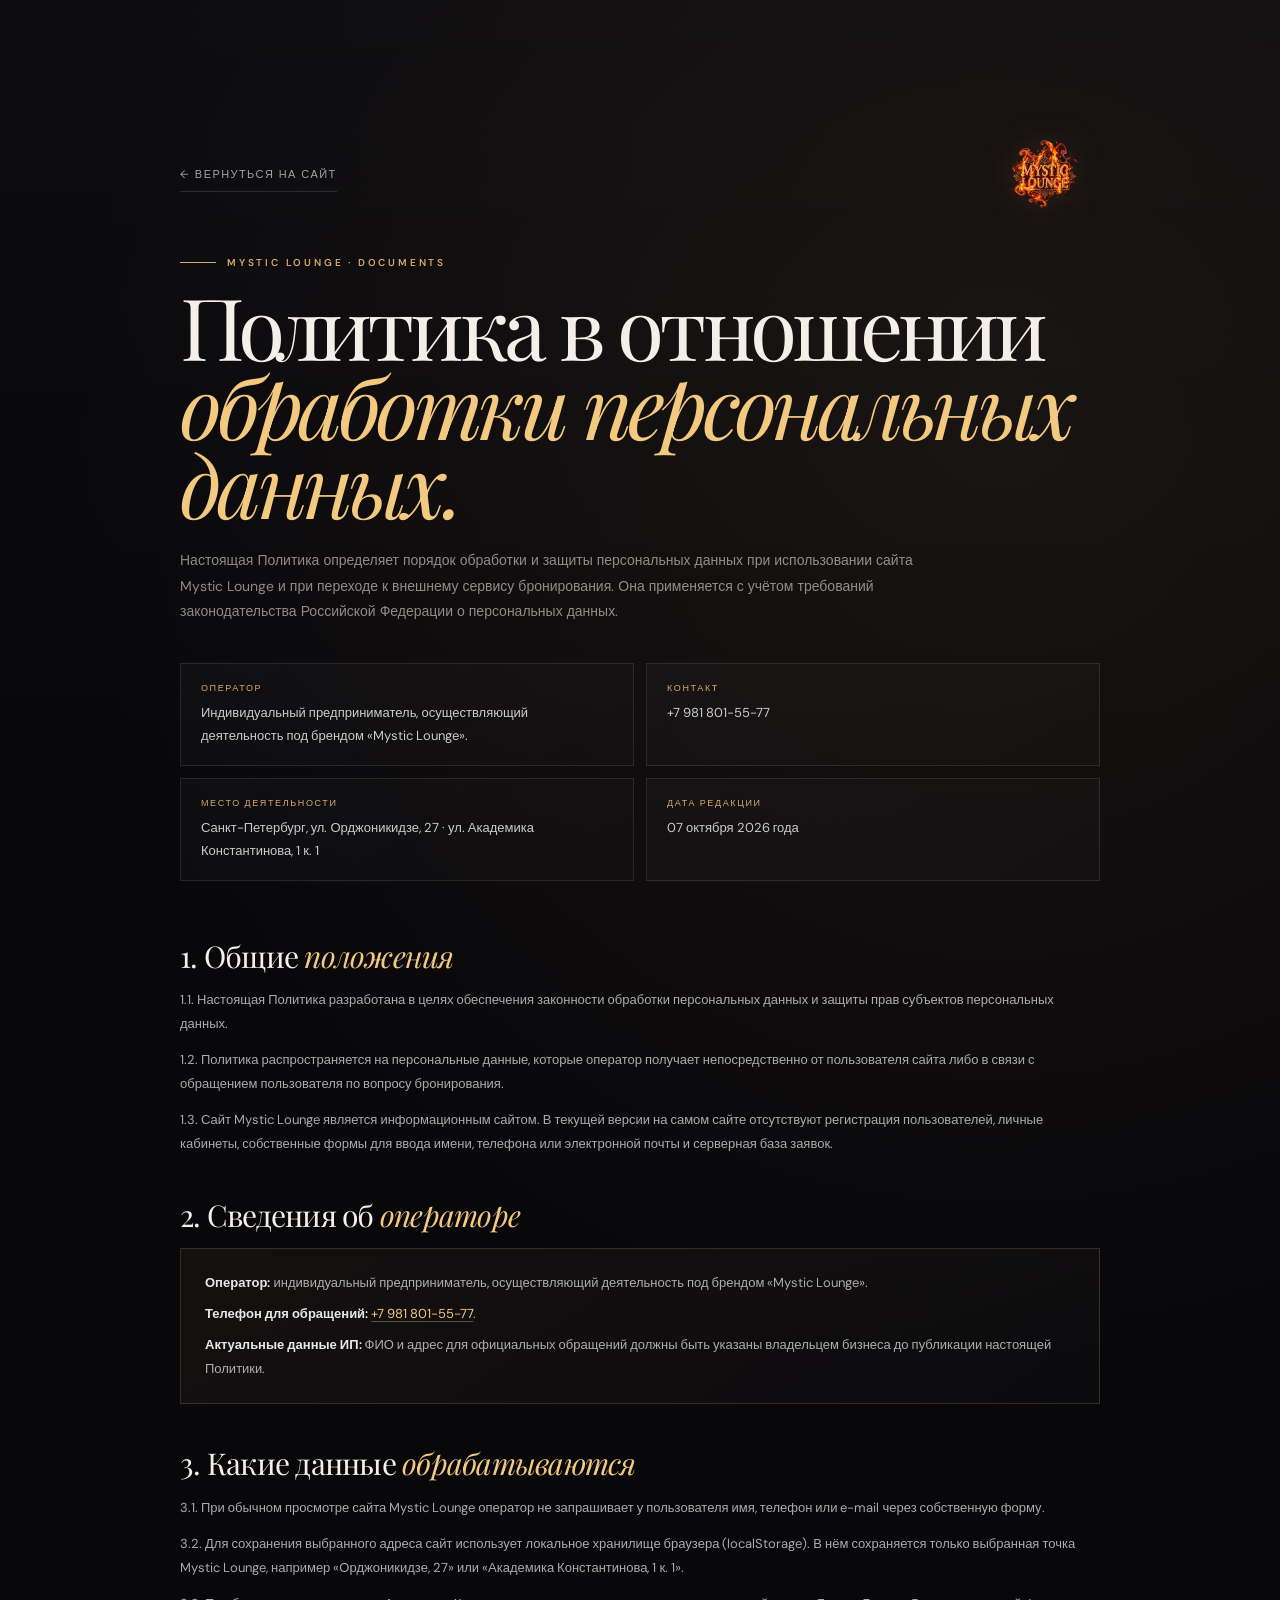
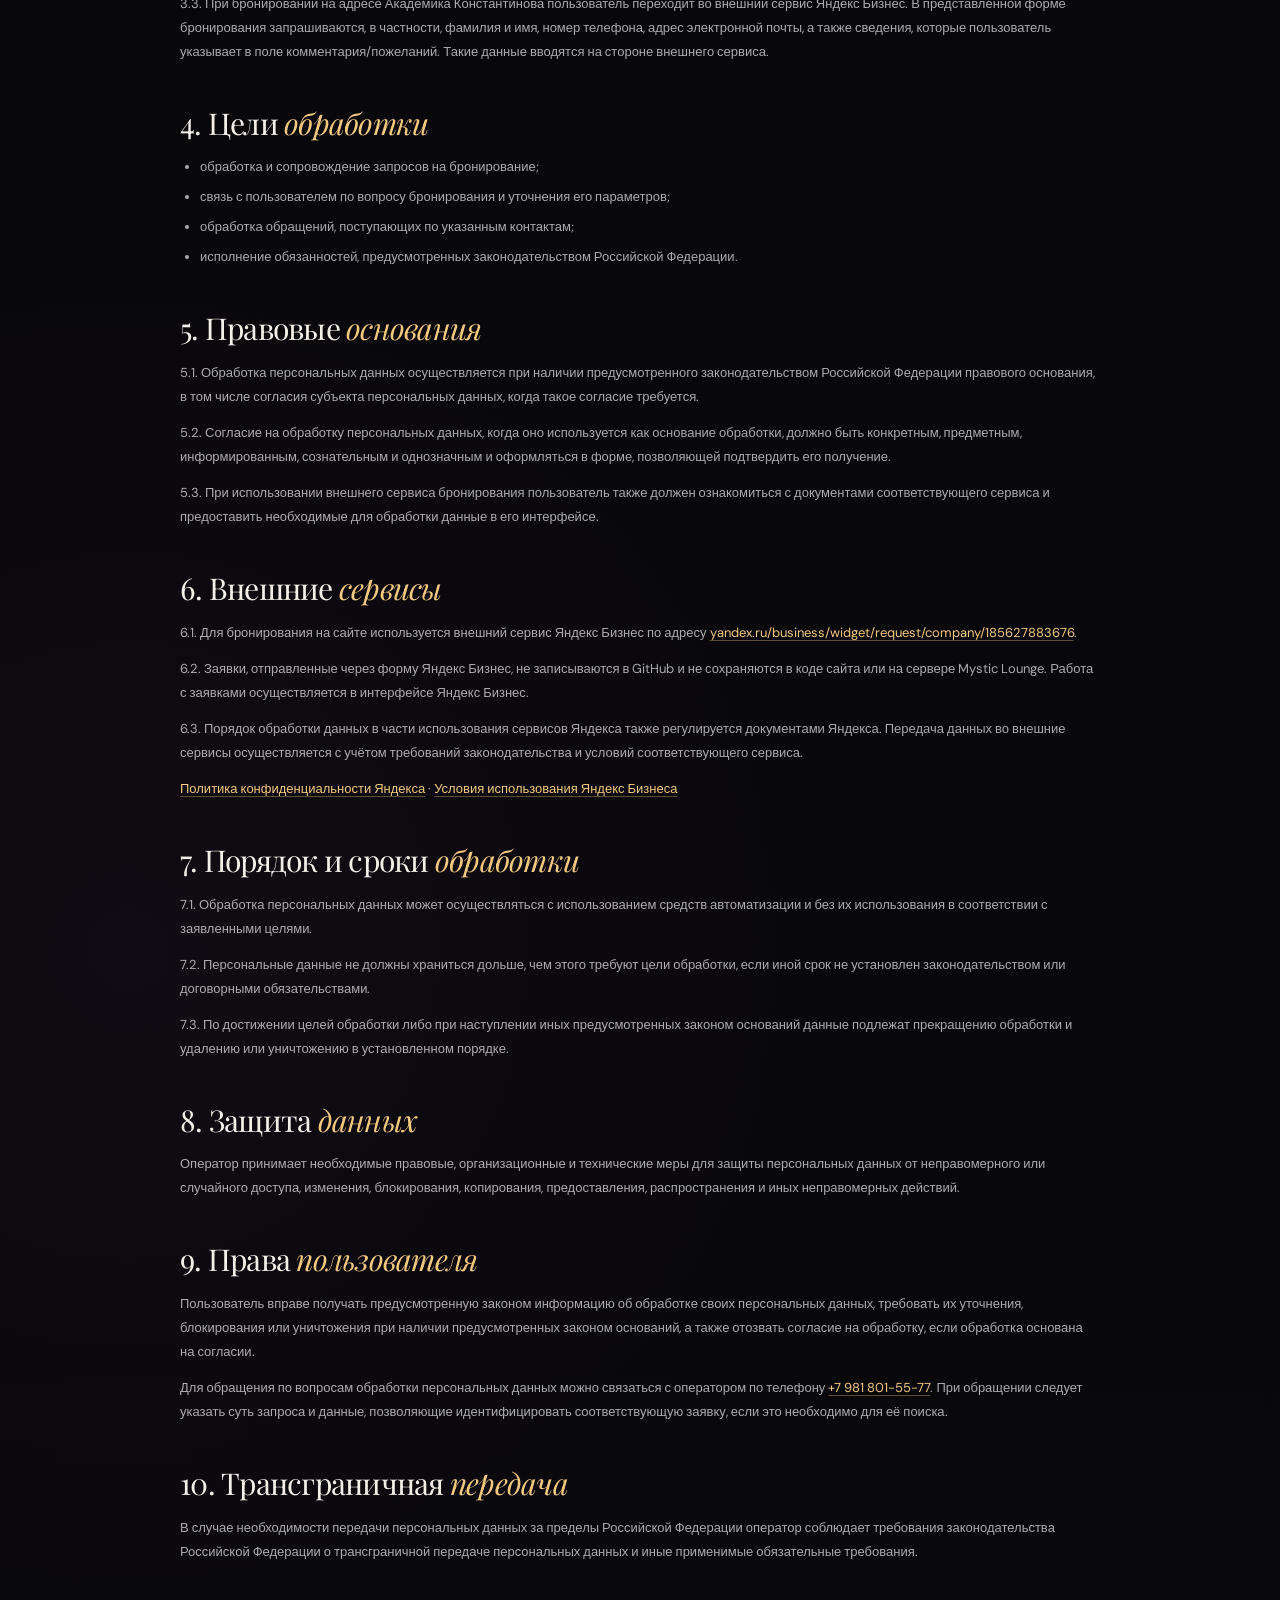
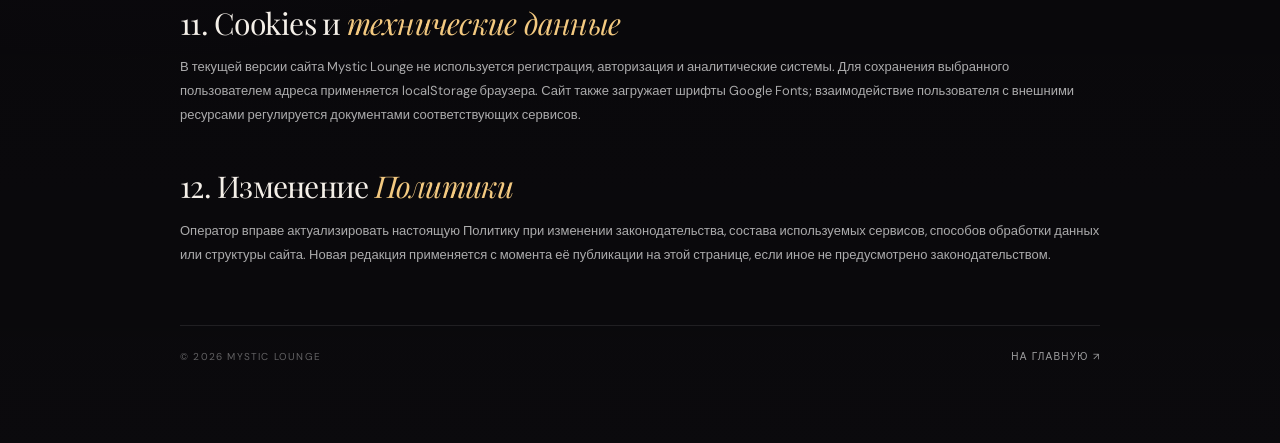
==== privacy.html @ 593c3268 "feat: обновил 2GIS" ====
<!DOCTYPE html>
<html lang="ru">
<head>
  <meta charset="UTF-8">
  <meta name="viewport" content="width=device-width, initial-scale=1.0">
  <meta name="theme-color" content="#08070a">
  <meta name="description" content="Политика в отношении обработки персональных данных Mystic Lounge.">
  <meta name="robots" content="index,follow">
  <title>Политика обработки персональных данных — Mystic Lounge</title>
  <link rel="preconnect" href="https://fonts.googleapis.com">
  <link rel="preconnect" href="https://fonts.gstatic.com" crossorigin>
  <link href="https://fonts.googleapis.com/css2?family=DM+Sans:wght@400;500;600&family=Playfair+Display:ital,wght@0,400;0,500;1,400;1,500&display=swap" rel="stylesheet">
  <link rel="stylesheet" href="style.css">
</head>
<body class="legal-page-body">
  <main class="legal-page">
    <div class="legal-shell">
      <div class="legal-top">
        <a class="legal-back" href="index.html">← Вернуться на сайт</a>
        <a class="legal-brand" href="index.html" aria-label="Mystic Lounge">
          <img src="images/logo-mystic.png" alt="Mystic Lounge">
        </a>
      </div>

      <div class="legal-kicker"><span></span> MYSTIC LOUNGE · DOCUMENTS</div>
      <h1>Политика в отношении<br><em>обработки персональных данных.</em></h1>
      <p class="legal-lead">
        Настоящая Политика определяет порядок обработки и защиты персональных данных при использовании сайта Mystic Lounge и при переходе к внешнему сервису бронирования. Она применяется с учётом требований законодательства Российской Федерации о персональных данных.
      </p>

      <div class="legal-meta">
        <div class="legal-meta-card">
          <small>Оператор</small>
          <span>Индивидуальный предприниматель, осуществляющий деятельность под брендом «Mystic Lounge».</span>
        </div>
        <div class="legal-meta-card">
          <small>Контакт</small>
          <a href="tel:+79818015577">+7 981 801-55-77</a>
        </div>
        <div class="legal-meta-card">
          <small>Место деятельности</small>
          <span>Санкт-Петербург, ул. Орджоникидзе, 27 · ул. Академика Константинова, 1 к. 1</span>
        </div>
        <div class="legal-meta-card">
          <small>Дата редакции</small>
          <span>07 октября 2026 года</span>
        </div>
      </div>

      <div class="legal-document">
        <section class="legal-section">
          <h2>1. Общие <em>положения</em></h2>
          <p>1.1. Настоящая Политика разработана в целях обеспечения законности обработки персональных данных и защиты прав субъектов персональных данных.</p>
          <p>1.2. Политика распространяется на персональные данные, которые оператор получает непосредственно от пользователя сайта либо в связи с обращением пользователя по вопросу бронирования.</p>
          <p>1.3. Сайт Mystic Lounge является информационным сайтом. В текущей версии на самом сайте отсутствуют регистрация пользователей, личные кабинеты, собственные формы для ввода имени, телефона или электронной почты и серверная база заявок.</p>
        </section>

        <section class="legal-section">
          <h2>2. Сведения об <em>операторе</em></h2>
          <div class="legal-operator">
            <p><strong>Оператор:</strong> индивидуальный предприниматель, осуществляющий деятельность под брендом «Mystic Lounge».</p>
            <p><strong>Телефон для обращений:</strong> <a href="tel:+79818015577">+7 981 801-55-77</a>.</p>
            <p><strong>Актуальные данные ИП:</strong> ФИО и адрес для официальных обращений должны быть указаны владельцем бизнеса до публикации настоящей Политики.</p>
          </div>
        </section>

        <section class="legal-section">
          <h2>3. Какие данные <em>обрабатываются</em></h2>
          <p>3.1. При обычном просмотре сайта Mystic Lounge оператор не запрашивает у пользователя имя, телефон или e-mail через собственную форму.</p>
          <p>3.2. Для сохранения выбранного адреса сайт использует локальное хранилище браузера (localStorage). В нём сохраняется только выбранная точка Mystic Lounge, например «Орджоникидзе, 27» или «Академика Константинова, 1 к. 1».</p>
          <p>3.3. При бронировании на адресе Академика Константинова пользователь переходит во внешний сервис Яндекс Бизнес. В представленной форме бронирования запрашиваются, в частности, фамилия и имя, номер телефона, адрес электронной почты, а также сведения, которые пользователь указывает в поле комментария/пожеланий. Такие данные вводятся на стороне внешнего сервиса.</p>
        </section>

        <section class="legal-section">
          <h2>4. Цели <em>обработки</em></h2>
          <ul>
            <li>обработка и сопровождение запросов на бронирование;</li>
            <li>связь с пользователем по вопросу бронирования и уточнения его параметров;</li>
            <li>обработка обращений, поступающих по указанным контактам;</li>
            <li>исполнение обязанностей, предусмотренных законодательством Российской Федерации.</li>
          </ul>
        </section>

        <section class="legal-section">
          <h2>5. Правовые <em>основания</em></h2>
          <p>5.1. Обработка персональных данных осуществляется при наличии предусмотренного законодательством Российской Федерации правового основания, в том числе согласия субъекта персональных данных, когда такое согласие требуется.</p>
          <p>5.2. Согласие на обработку персональных данных, когда оно используется как основание обработки, должно быть конкретным, предметным, информированным, сознательным и однозначным и оформляться в форме, позволяющей подтвердить его получение.</p>
          <p>5.3. При использовании внешнего сервиса бронирования пользователь также должен ознакомиться с документами соответствующего сервиса и предоставить необходимые для обработки данные в его интерфейсе.</p>
        </section>

        <section class="legal-section">
          <h2>6. Внешние <em>сервисы</em></h2>
          <p>6.1. Для бронирования на сайте используется внешний сервис Яндекс Бизнес по адресу <a href="https://yandex.ru/business/widget/request/company/185627883676" target="_blank" rel="noopener noreferrer">yandex.ru/business/widget/request/company/185627883676</a>.</p>
          <p>6.2. Заявки, отправленные через форму Яндекс Бизнес, не записываются в GitHub и не сохраняются в коде сайта или на сервере Mystic Lounge. Работа с заявками осуществляется в интерфейсе Яндекс Бизнес.</p>
          <p>6.3. Порядок обработки данных в части использования сервисов Яндекса также регулируется документами Яндекса. Передача данных во внешние сервисы осуществляется с учётом требований законодательства и условий соответствующего сервиса.</p>
          <p><a href="https://yandex.ru/legal/confidential/" target="_blank" rel="noopener noreferrer">Политика конфиденциальности Яндекса</a> · <a href="https://yandex.ru/legal/clients_termsofuse/ru" target="_blank" rel="noopener noreferrer">Условия использования Яндекс Бизнеса</a></p>
        </section>

        <section class="legal-section">
          <h2>7. Порядок и сроки <em>обработки</em></h2>
          <p>7.1. Обработка персональных данных может осуществляться с использованием средств автоматизации и без их использования в соответствии с заявленными целями.</p>
          <p>7.2. Персональные данные не должны храниться дольше, чем этого требуют цели обработки, если иной срок не установлен законодательством или договорными обязательствами.</p>
          <p>7.3. По достижении целей обработки либо при наступлении иных предусмотренных законом оснований данные подлежат прекращению обработки и удалению или уничтожению в установленном порядке.</p>
        </section>

        <section class="legal-section">
          <h2>8. Защита <em>данных</em></h2>
          <p>Оператор принимает необходимые правовые, организационные и технические меры для защиты персональных данных от неправомерного или случайного доступа, изменения, блокирования, копирования, предоставления, распространения и иных неправомерных действий.</p>
        </section>

        <section class="legal-section">
          <h2>9. Права <em>пользователя</em></h2>
          <p>Пользователь вправе получать предусмотренную законом информацию об обработке своих персональных данных, требовать их уточнения, блокирования или уничтожения при наличии предусмотренных законом оснований, а также отозвать согласие на обработку, если обработка основана на согласии.</p>
          <p>Для обращения по вопросам обработки персональных данных можно связаться с оператором по телефону <a href="tel:+79818015577">+7 981 801-55-77</a>. При обращении следует указать суть запроса и данные, позволяющие идентифицировать соответствующую заявку, если это необходимо для её поиска.</p>
        </section>

        <section class="legal-section">
          <h2>10. Трансграничная <em>передача</em></h2>
          <p>В случае необходимости передачи персональных данных за пределы Российской Федерации оператор соблюдает требования законодательства Российской Федерации о трансграничной передаче персональных данных и иные применимые обязательные требования.</p>
        </section>

        <section class="legal-section">
          <h2>11. Cookies и <em>технические данные</em></h2>
          <p>В текущей версии сайта Mystic Lounge не используется регистрация, авторизация и аналитические системы. Для сохранения выбранного пользователем адреса применяется localStorage браузера. Сайт также загружает шрифты Google Fonts; взаимодействие пользователя с внешними ресурсами регулируется документами соответствующих сервисов.</p>
        </section>

        <section class="legal-section">
          <h2>12. Изменение <em>Политики</em></h2>
          <p>Оператор вправе актуализировать настоящую Политику при изменении законодательства, состава используемых сервисов, способов обработки данных или структуры сайта. Новая редакция применяется с момента её публикации на этой странице, если иное не предусмотрено законодательством.</p>
        </section>
      </div>

      <div class="legal-footer">
        <span>© 2026 Mystic Lounge</span>
        <a href="index.html">На главную ↗</a>
      </div>
    </div>
  </main>
</body>
</html>
---- style.css ----
*{box-sizing:border-box;margin:0;padding:0}
:root{--bg:#08070a;--bg2:#0e0b0d;--panel:#121015;--text:#f4efe8;--muted:rgba(244,239,232,.56);--gold:#d7aa6a;--gold2:#f3c980;--line:rgba(255,255,255,.1)}
html{scroll-behavior:smooth;background:var(--bg)}
body{background:var(--bg);color:var(--text);font-family:"DM Sans",sans-serif;overflow-x:hidden}
body.modal-open{overflow:hidden}
a{color:inherit;text-decoration:none}button{font:inherit}
.noise{position:fixed;inset:0;pointer-events:none;z-index:200;opacity:.03;background-image:url("data:image/svg+xml,%3Csvg viewBox='0 0 180 180' xmlns='http://www.w3.org/2000/svg'%3E%3Cfilter id='n'%3E%3CfeTurbulence type='fractalNoise' baseFrequency='.8' numOctaves='4' stitchTiles='stitch'/%3E%3C/filter%3E%3Crect width='100%25' height='100%25' filter='url(%23n)' opacity='.55'/%3E%3C/svg%3E")}
.cursor-glow{position:fixed;left:50%;top:50%;width:300px;height:300px;border-radius:50%;transform:translate(-50%,-50%);background:radial-gradient(circle,rgba(215,170,106,.08),transparent 68%);pointer-events:none;z-index:4;mix-blend-mode:screen}
.site-header{position:absolute;left:0;top:0;width:100%;height:110px;padding:15px 4vw;display:flex;align-items:center;z-index:50}
.brand{width:120px;height:88px;display:flex;align-items:center;flex:none}.brand img{width:100%;height:100%;object-fit:contain;filter:drop-shadow(0 0 18px rgba(255,120,25,.12))}
.desktop-nav{display:flex;gap:36px;margin-left:auto}.desktop-nav a{font-size:13px;color:rgba(255,255,255,.68);position:relative;padding:9px 0}.desktop-nav a:after{content:"";position:absolute;left:0;bottom:2px;width:0;height:1px;background:var(--gold);transition:.3s}.desktop-nav a:hover{color:#fff}.desktop-nav a:hover:after{width:100%}
.selected-location{display:flex;align-items:center;gap:8px;margin-left:34px;margin-right:18px;padding:12px 16px;border:1px solid rgba(215,170,106,.32);border-radius:999px;background:rgba(215,170,106,.05);color:rgba(255,255,255,.78);font-size:11px;cursor:pointer;transition:.3s}.selected-location:hover{background:rgba(215,170,106,.11);border-color:rgba(215,170,106,.6);color:#fff}.location-dot,.selected-dot{width:6px;height:6px;border-radius:50%;background:var(--gold);box-shadow:0 0 10px rgba(215,170,106,.55);flex:none}.selected-location-arrow{color:var(--gold);font-size:12px}
.header-book{border:1px solid rgba(215,170,106,.62);border-radius:999px;padding:13px 19px;font-size:12px;color:#edc686;transition:.3s;white-space:nowrap}.header-book:hover{background:var(--gold);color:#17110a}.header-book span,.btn span{margin-left:12px}.menu-toggle{display:none}
.mobile-nav{display:none}

/* location modal */
.location-gate{position:fixed;inset:0;z-index:120;display:flex;align-items:center;justify-content:center;padding:20px;opacity:1;visibility:visible;transition:opacity .35s,visibility .35s}.location-gate.is-hidden{opacity:0;visibility:hidden;pointer-events:none}.location-gate-backdrop{position:absolute;inset:0;background:rgba(3,2,4,.84);backdrop-filter:blur(18px)}
.location-gate-panel{position:relative;width:min(1060px,100%);padding:46px 52px 38px;background:linear-gradient(150deg,rgba(28,22,25,.985),rgba(9,8,11,.99));border:1px solid rgba(215,170,106,.28);box-shadow:0 45px 120px rgba(0,0,0,.62),inset 0 0 0 1px rgba(255,255,255,.025);animation:gateIn .45s cubic-bezier(.22,1,.36,1)}
@keyframes gateIn{from{opacity:0;transform:translateY(16px) scale(.985)}to{opacity:1;transform:none}}
.gate-brand{position:absolute;right:48px;top:42px;width:96px;height:84px}.gate-brand img{width:100%;height:100%;object-fit:contain;opacity:.92;filter:drop-shadow(0 0 20px rgba(255,120,20,.12))}.location-close{position:absolute;top:18px;right:18px;width:38px;height:38px;border-radius:50%;border:1px solid rgba(255,255,255,.12);background:transparent;color:rgba(255,255,255,.55);cursor:pointer;font-size:21px;z-index:2;transition:.3s}.location-close:hover{color:#fff;border-color:rgba(215,170,106,.45);transform:rotate(90deg)}
.location-gate-kicker,.section-kicker{display:flex;align-items:center;gap:11px;font-size:10px;letter-spacing:.28em;color:var(--gold);font-weight:600}.location-gate-kicker span{width:36px;height:1px;background:var(--gold)}
.location-gate-panel h2{font-family:"Playfair Display",serif;font-weight:400;font-size:clamp(50px,6.7vw,88px);line-height:.9;letter-spacing:-.055em;margin-top:18px}.location-gate-panel h2 em{color:var(--gold2);font-style:italic}.location-gate-lead{max-width:620px;color:var(--muted);font-size:13px;line-height:1.7;margin-top:22px}
.location-choices{display:grid;grid-template-columns:1fr 1fr;gap:14px;margin-top:34px}.location-choice{position:relative;min-height:245px;padding:27px 28px;text-align:left;background:linear-gradient(145deg,rgba(255,255,255,.045),rgba(255,255,255,.012));border:1px solid rgba(255,255,255,.11);color:#fff;cursor:pointer;touch-action:manipulation;transition:.45s cubic-bezier(.22,1,.36,1)}.location-choice:before{content:"";position:absolute;inset:0;background:radial-gradient(circle at 75% 20%,rgba(215,170,106,.13),transparent 38%);opacity:0;transition:.4s;pointer-events:none}.location-choice:hover,.location-choice:focus-visible{transform:translateY(-5px);border-color:rgba(215,170,106,.5);outline:none;box-shadow:0 24px 65px rgba(0,0,0,.3)}.location-choice:hover:before,.location-choice:focus-visible:before{opacity:1}.choice-index{position:absolute;right:20px;top:19px;font-family:"Playfair Display",serif;color:rgba(255,255,255,.28);font-size:14px}.choice-city{display:block;font-size:9px;letter-spacing:.28em;color:var(--gold);margin-bottom:45px}.location-choice strong{display:block;font-family:"Playfair Display",serif;font-weight:400;font-size:clamp(24px,2.5vw,34px);line-height:1.05;max-width:100%}.location-choice small{display:block;margin-top:14px;color:rgba(255,255,255,.42);font-size:10px}.choice-cta{position:absolute;right:22px;bottom:20px;font-size:10px;color:rgba(255,255,255,.62)}.choice-cta b{font-weight:400;color:var(--gold);font-size:14px;margin-left:7px}.location-gate-note{margin-top:22px;font-size:9px;color:rgba(255,255,255,.28);letter-spacing:.08em}.location-gate-note span{color:var(--gold);margin-right:5px}

/* hero */
.hero{position:relative;min-height:100svh;display:flex;align-items:center;padding:140px 8vw 78px;overflow:hidden}.hero-bg{position:absolute;inset:-4%;background:url("images/hero-mystic-clean.png") center/cover no-repeat;transform:scale(1.05);animation:heroDrift 18s ease-in-out infinite alternate;transition:transform 1.1s cubic-bezier(.22,1,.36,1)}@keyframes heroDrift{from{background-position:52% 48%;transform:scale(1.05)}to{background-position:58% 52%;transform:scale(1.09)}}.hero-vignette{position:absolute;inset:0;background:linear-gradient(90deg,rgba(4,3,5,.94),rgba(4,3,5,.7) 38%,rgba(4,3,5,.15) 78%),linear-gradient(0deg,rgba(4,3,5,.78),transparent 38%,rgba(4,3,5,.2))}.hero-smoke{position:absolute;width:32vw;height:32vw;border-radius:50%;filter:blur(75px);opacity:.1;pointer-events:none}.smoke-one{right:9%;top:2%;background:#f0ded5;animation:smoke 10s ease-in-out infinite alternate}.smoke-two{right:32%;top:35%;background:#bd7d53;animation:smoke 13s ease-in-out infinite alternate-reverse}@keyframes smoke{to{transform:translate(35px,-25px) scale(1.18);opacity:.05}}
.hero-content{position:relative;z-index:2;max-width:810px}.eyebrow{display:flex;align-items:center;gap:14px;margin-bottom:30px;color:var(--gold);font-size:10px;letter-spacing:.28em;font-weight:600}.eyebrow span{width:44px;height:1px;background:var(--gold)}.hero h1{font-family:"Playfair Display",serif;font-weight:400;font-size:clamp(56px,7vw,105px);line-height:.92;letter-spacing:-.055em}.hero h1 em{color:var(--gold2);font-style:italic}.hero-lead{max-width:520px;color:var(--muted);font-size:15px;line-height:1.75;margin-top:29px}.hero-location-chip{display:inline-flex;align-items:center;gap:9px;border:1px solid rgba(215,170,106,.25);background:rgba(215,170,106,.05);color:rgba(255,255,255,.73);border-radius:999px;padding:9px 13px;margin-top:19px;cursor:pointer;font-size:10px}.hero-location-chip small{color:var(--gold);margin-left:3px}.hero-actions{display:flex;gap:12px;margin-top:31px}.btn{display:inline-flex;align-items:center;justify-content:center;border-radius:999px;padding:16px 23px;font-size:12px;transition:.35s}.btn-gold{background:#e2b873;color:#17110a}.btn-gold:hover{transform:translateY(-3px);box-shadow:0 14px 36px rgba(215,170,106,.18)}.btn-ghost{border:1px solid rgba(255,255,255,.24);color:rgba(255,255,255,.84)}.btn-ghost:hover{background:rgba(255,255,255,.07)}.hero-facts{display:flex;margin-top:61px}.hero-facts div{display:flex;flex-direction:column;gap:7px;padding-right:28px;margin-right:28px;border-right:1px solid rgba(255,255,255,.16)}.hero-facts div:last-child{border:0}.hero-facts b{color:var(--gold);font-size:9px;letter-spacing:.16em}.hero-facts span{font-size:10px;color:rgba(255,255,255,.54)}.scroll-cue{position:absolute;left:8vw;bottom:30px;display:flex;align-items:center;gap:12px;color:rgba(255,255,255,.3);font-size:8px;letter-spacing:.3em}.scroll-cue span{width:48px;height:1px;background:rgba(255,255,255,.22)}

.section{position:relative;padding:120px 8vw}.section-kicker span{color:var(--gold);letter-spacing:.08em}.section-intro{max-width:790px;margin-bottom:62px}.section-intro h2,.menu-heading h2,.locations-heading h2{font-family:"Playfair Display",serif;font-weight:400;font-size:clamp(50px,6.2vw,86px);line-height:.96;letter-spacing:-.05em}.section-intro h2 em,.menu-heading h2 em,.locations-heading h2 em{font-style:italic;color:var(--gold2)}.section-intro p{max-width:550px;margin-top:25px;color:var(--muted);font-size:14px;line-height:1.8}
.atmosphere{background:radial-gradient(circle at 75% 18%,rgba(112,61,92,.13),transparent 28%),#09080b;padding-bottom:80px}.atmosphere-grid{display:grid;grid-template-columns:1.22fr 1fr 1fr;gap:12px}.atmo-card{position:relative;height:460px;overflow:hidden;border:1px solid var(--line);background:#111014;isolation:isolate}.atmo-card.large{height:535px}.atmo-card img{position:absolute;inset:0;width:100%;height:100%;object-fit:cover;filter:saturate(.74) contrast(1.03) brightness(.82);transition:transform .8s cubic-bezier(.22,1,.36,1),filter .6s}.atmo-card:hover img{transform:scale(1.075);filter:saturate(.92) brightness(.91)}.atmo-overlay{position:absolute;inset:0;background:linear-gradient(180deg,rgba(4,3,5,.12),rgba(4,3,5,.17) 42%,rgba(4,3,5,.92));z-index:1}.atmo-top{position:absolute;top:23px;left:26px;right:26px;display:flex;justify-content:space-between;z-index:2}.atmo-top span{font-family:"Playfair Display",serif;font-size:13px;color:rgba(255,255,255,.48)}.atmo-top i{font-style:normal;font-size:8px;letter-spacing:.27em;color:var(--gold)}.atmo-copy{position:absolute;left:26px;right:26px;bottom:25px;z-index:2}.atmo-copy h3{font-family:"Playfair Display",serif;font-size:clamp(35px,3.5vw,51px);font-weight:400;line-height:.95}.atmo-copy p{max-width:290px;margin-top:16px;color:rgba(255,255,255,.54);font-size:10px;line-height:1.7}.card-arrow{position:absolute;right:25px;bottom:26px;width:38px;height:38px;border:1px solid rgba(255,255,255,.27);border-radius:50%;display:grid;place-items:center;color:#fff;opacity:0;transform:translateY(6px);transition:.35s;z-index:3}.atmo-card:hover .card-arrow{opacity:1;transform:none}
.story{background:#0a090c;overflow:hidden;padding-top:96px;padding-bottom:105px}.story-orb{position:absolute;right:-190px;top:20px;width:620px;height:620px;border-radius:50%;background:radial-gradient(circle,rgba(215,170,106,.09),transparent 66%);filter:blur(20px)}.story-top{display:flex;justify-content:space-between;align-items:center;padding-bottom:26px;border-bottom:1px solid var(--line)}.open-badge{font-size:9px;letter-spacing:.22em;color:rgba(255,255,255,.35);display:flex;align-items:center;gap:8px}.open-badge i{width:6px;height:6px;border-radius:50%;background:var(--gold);box-shadow:0 0 13px var(--gold)}.story-main{display:grid;grid-template-columns:1.2fr .8fr;gap:9vw;padding:72px 0}.story-title small{color:var(--gold);font-size:9px;letter-spacing:.3em}.story-title h2{font-family:"Playfair Display",serif;font-size:clamp(62px,7.4vw,104px);font-weight:400;line-height:.91;letter-spacing:-.055em;margin-top:16px}.story-title h2 em{color:var(--gold2);font-style:italic}.story-text{align-self:end;max-width:420px;color:var(--muted);font-size:14px;line-height:1.8}.story-text p+p{margin-top:19px}.story-events{display:grid;grid-template-columns:repeat(3,1fr);border-top:1px solid var(--line);border-bottom:1px solid var(--line)}.story-event{position:relative;min-height:300px;padding:27px 29px;border-right:1px solid var(--line);transition:.4s}.story-event:last-child{border:0}.story-event:hover{background:rgba(215,170,106,.03)}.story-event>span{position:absolute;top:22px;right:24px;font-family:"Playfair Display",serif;color:rgba(255,255,255,.28)}.story-event>b{width:42px;height:42px;display:grid;place-items:center;border:1px solid rgba(215,170,106,.3);border-radius:50%;color:var(--gold);font-weight:400;margin-bottom:47px}.story-event small{display:block;color:var(--gold);font-size:8px;letter-spacing:.25em}.story-event h3{font-family:"Playfair Display",serif;font-weight:400;font-size:31px;line-height:.98;margin-top:12px}.story-event p{max-width:290px;margin-top:17px;color:rgba(255,255,255,.39);font-size:10px;line-height:1.7}
.space-image img{width:100%;height:100%;object-fit:cover;filter:saturate(.72) brightness(.76);display:block;transition:transform 1.1s}.space-showcase:hover .space-image img{transform:scale(1.035)}.space-copy h2{font-family:"Playfair Display",serif;font-size:clamp(55px,6.6vw,90px);font-weight:400;line-height:.92;letter-spacing:-.055em;margin-top:20px}.space-copy h2 em{font-style:italic;color:var(--gold2)}.space-copy p{max-width:420px;color:var(--muted);font-size:13px;line-height:1.8;margin-top:25px}
.quiet{min-height:720px;position:relative;display:flex;align-items:center;overflow:hidden}.quiet-image{position:absolute;inset:0;background:url("images/quiet-hour-clean.png") center/cover no-repeat;filter:saturate(.72)}.quiet-overlay{position:absolute;inset:0;background:linear-gradient(90deg,rgba(5,4,6,.94),rgba(5,4,6,.59) 48%,rgba(5,4,6,.15)),linear-gradient(0deg,rgba(5,4,6,.58),transparent 50%)}.quiet-content{position:relative;z-index:2;margin-left:8vw}.quiet-time{font-family:"Playfair Display",serif;font-size:clamp(23px,3vw,40px);margin-top:23px}.quiet-time i{font-style:normal;color:var(--gold);padding:0 9px}.quiet h2{font-family:"Playfair Display",serif;font-size:clamp(78px,10.5vw,145px);font-weight:400;line-height:.78;letter-spacing:-.06em;margin-top:26px}.quiet h2 em{font-style:italic;color:var(--gold2)}.quiet-content>p{margin-top:34px;color:rgba(255,255,255,.72);font-size:19px}.quiet-content>p strong{font-size:26px;color:var(--gold2);font-weight:500}.bonus-box{max-width:590px;margin-top:40px;padding-top:19px;border-top:1px solid rgba(255,255,255,.18)}.bonus-box>span{font-size:8px;letter-spacing:.26em;color:rgba(255,255,255,.36)}.bonus-box div{display:flex;gap:27px;flex-wrap:wrap;margin-top:15px}.bonus-box b{font-family:"Playfair Display",serif;font-weight:400;font-size:19px}
.menu-section{background:#f1ede6;color:#181511}.menu-section .section-kicker{color:#6c512e}.menu-section .section-kicker span{color:#8b652d}.menu-heading{display:flex;justify-content:space-between;align-items:flex-end;gap:28px}.menu-heading p{color:rgba(24,21,17,.55);font-size:12px;line-height:1.7;margin-bottom:7px}.menu-tabs{display:flex;gap:7px;flex-wrap:wrap;margin:47px 0 28px}.menu-tabs button{border:1px solid rgba(24,21,17,.16);background:transparent;color:rgba(24,21,17,.65);padding:10px 15px;border-radius:999px;cursor:pointer;font-size:10px;transition:.25s}.menu-tabs button:hover,.menu-tabs button.active{background:#181511;color:#fff;border-color:#181511}.menu-grid{display:grid;grid-template-columns:repeat(4,1fr);gap:27px 14px}.food-card{cursor:pointer}.food-image{position:relative;height:260px;overflow:hidden;background:#ddd8d0}.food-image img{width:100%;height:100%;object-fit:cover;display:block;transition:transform .65s cubic-bezier(.22,1,.36,1)}.food-card:hover .food-image img{transform:scale(1.06)}.food-image>span{position:absolute;right:11px;bottom:11px;width:34px;height:34px;border-radius:50%;background:#fff;color:#181511;display:grid;place-items:center;opacity:0;transform:translateY(6px);transition:.3s}.food-card:hover .food-image>span{opacity:1;transform:none}.food-info{display:flex;justify-content:space-between;gap:12px;padding:12px 3px 0}.food-info h3{font-size:12px;font-weight:500;line-height:1.35}.food-info small{display:block;margin-top:4px;font-size:9px;color:rgba(24,21,17,.46)}.food-info strong{font-family:"Playfair Display",serif;font-weight:400;font-size:17px;white-space:nowrap}.food-card.hidden{display:none}
.menu-konst-grid{display:grid;grid-template-columns:1fr 1fr;gap:38px 68px;margin-top:10px}.menu-konst-group{padding-bottom:5px}.menu-group-title{font-family:"Playfair Display",serif;font-weight:400;font-size:21px;padding-bottom:12px;border-bottom:1px solid rgba(24,21,17,.23)}.menu-group-title span{font-family:"DM Sans",sans-serif;color:rgba(24,21,17,.48);font-size:10px}.menu-konst-group ul{list-style:none}.menu-konst-group li{display:flex;justify-content:space-between;gap:18px;padding:11px 0;border-bottom:1px dashed rgba(24,21,17,.1);font-size:12px}.menu-konst-group li span{color:rgba(24,21,17,.78);line-height:1.35}.menu-konst-group li strong{font-family:"Playfair Display",serif;font-weight:400;font-size:15px;white-space:nowrap}.menu-konst-group.hidden{display:none}
.locations{background:#09080b}.locations-heading{margin-bottom:59px}.locations-heading h2{margin-top:17px}.locations-grid{display:grid;grid-template-columns:1fr 1fr;gap:12px}.location-card{min-height:410px;padding:28px;border:1px solid var(--line);display:flex;flex-direction:column;justify-content:space-between;background:linear-gradient(145deg,rgba(255,255,255,.035),rgba(255,255,255,.008));transition:.4s}.location-card:hover,.location-card.active{border-color:rgba(215,170,106,.36);background:linear-gradient(145deg,rgba(215,170,106,.065),rgba(255,255,255,.01))}.location-top{display:flex;justify-content:space-between}.location-top span{font-family:"Playfair Display",serif;color:rgba(255,255,255,.32)}.location-top small{color:var(--gold);font-size:8px;letter-spacing:.23em}.location-card h3{font-family:"Playfair Display",serif;font-weight:400;font-size:clamp(42px,4.6vw,64px);line-height:.95;letter-spacing:-.045em}.location-card h3 em{font-style:italic;color:var(--gold2)}.location-card p{color:rgba(255,255,255,.43);font-size:11px;line-height:1.7}.location-card>a{padding-top:16px;border-top:1px solid var(--line);font-size:11px}.location-card>a span{float:right;color:var(--gold)}.hours-line{display:grid;grid-template-columns:1fr auto 1fr;align-items:center;gap:20px;margin-top:25px;padding:21px 0;border-top:1px solid var(--line);border-bottom:1px solid var(--line)}.hours-line span{font-size:8px;letter-spacing:.23em;color:rgba(255,255,255,.28)}.hours-line:last-child{text-align:right}.hours-line strong{font-family:"Playfair Display",serif;font-size:25px;font-weight:400;color:var(--gold2)}
.final-cta{min-height:610px;position:relative;display:flex;align-items:center;overflow:hidden}.final-bg{position:absolute;inset:0;background:url("images/hero-lounge.jpg") center 62%/cover no-repeat;filter:saturate(.65) brightness(.82)}.final-overlay{position:absolute;inset:0;background:linear-gradient(90deg,rgba(5,4,6,.95),rgba(5,4,6,.46)),linear-gradient(0deg,rgba(5,4,6,.78),transparent 55%)}.final-content{position:relative;z-index:2;margin-left:8vw}.final-content h2{font-family:"Playfair Display",serif;font-size:clamp(68px,8.8vw,122px);line-height:.85;font-weight:400;letter-spacing:-.06em;margin-top:18px}.final-content h2 em{color:var(--gold2);font-style:italic}.final-content p{margin:26px 0 32px;color:var(--muted);font-size:13px}.footer{padding:48px 8vw 25px;background:#050508;border-top:1px solid var(--line)}.footer-main{display:grid;grid-template-columns:1fr auto 1fr;align-items:center;gap:25px}.footer-logo{width:125px;height:90px;display:block}.footer-logo img{width:100%;height:100%;object-fit:contain}.footer-links{display:flex;gap:28px}.footer-links a{font-size:10px;color:rgba(255,255,255,.45)}.footer-phone{text-align:right;font-family:"Playfair Display",serif;font-size:20px}.footer-bottom{display:flex;justify-content:space-between;gap:14px;flex-wrap:wrap;margin-top:38px;padding-top:17px;border-top:1px solid var(--line);font-size:7px;letter-spacing:.18em;color:rgba(255,255,255,.22)}
.reveal{opacity:0;transform:translateY(22px);transition:opacity .75s ease,transform .75s cubic-bezier(.22,1,.36,1)}.reveal.visible{opacity:1;transform:none}
.atmo-set,.menu-set{animation:setFade .4s ease}.atmo-set-konstantinova,.menu-set-konstantinova{display:none}@keyframes setFade{from{opacity:0;transform:translateY(10px)}to{opacity:1;transform:none}}html[data-location="ordzhonikidze"] .atmo-set-konstantinova,html[data-location="ordzhonikidze"] .menu-set-konstantinova{display:none!important}html[data-location="ordzhonikidze"] .atmo-set-ordzhonikidze,html[data-location="ordzhonikidze"] .menu-set-ordzhonikidze{display:block}html[data-location="konstantinova"] .atmo-set-ordzhonikidze,html[data-location="konstantinova"] .menu-set-ordzhonikidze{display:none!important}html[data-location="konstantinova"] .atmo-set-konstantinova,html[data-location="konstantinova"] .menu-set-konstantinova{display:block}

@media(max-width:1050px){.desktop-nav{gap:22px}.selected-location{margin-left:16px;margin-right:12px}.menu-grid{grid-template-columns:repeat(3,1fr)}.atmosphere-grid{grid-template-columns:1fr 1fr}.atmo-card.large{grid-column:span 2}.menu-konst-grid{gap:30px}}
@media(max-width:760px){
.site-header{height:80px;padding:9px 18px}.brand{width:92px;height:64px}.desktop-nav,.selected-location,.header-book{display:none}.menu-toggle{margin-left:auto;display:flex;flex-direction:column;gap:6px;padding:10px;border:0;background:transparent;cursor:pointer}.menu-toggle span{width:24px;height:1px;background:#fff}.mobile-nav{position:fixed;inset:0;z-index:45;display:flex;flex-direction:column;align-items:center;justify-content:center;gap:21px;background:rgba(8,7,10,.98);opacity:0;pointer-events:none;transition:.35s}.mobile-nav.open{opacity:1;pointer-events:auto}.mobile-nav>a{font-family:"Playfair Display",serif;font-size:34px}.mobile-location{border:1px solid rgba(215,170,106,.45);background:transparent;color:#e8c383;border-radius:999px;padding:13px 23px;font-size:11px;cursor:pointer}.mobile-book{background:var(--gold);color:#17110a;border-radius:999px;padding:14px 23px;font-size:11px}.hero{padding:112px 20px 48px;align-items:flex-end}.hero-vignette{background:linear-gradient(0deg,rgba(4,3,5,.97),rgba(4,3,5,.63) 48%,rgba(4,3,5,.3))}.hero-bg{background-position:67% center}.hero h1{font-size:clamp(47px,13.5vw,74px)}.hero-lead{font-size:12px;margin-top:23px}.hero-actions{gap:8px;margin-top:26px}.btn{padding:14px 18px;font-size:10px}.hero-facts{margin-top:40px}.hero-facts div{padding-right:12px;margin-right:12px}.hero-facts span{font-size:8px}.scroll-cue{display:none}.section{padding:84px 20px}.section-intro{margin-bottom:42px}.section-intro h2,.menu-heading h2,.locations-heading h2{font-size:clamp(46px,13.5vw,68px)}.atmosphere{padding-bottom:65px}.atmosphere-grid{grid-template-columns:1fr}.atmo-card,.atmo-card.large{height:390px;grid-column:auto}.card-arrow{opacity:1;transform:none}.story{padding-top:70px;padding-bottom:82px}.story-top{align-items:flex-start}.open-badge{display:none}.story-main{grid-template-columns:1fr;gap:32px;padding:57px 0}.story-title h2{font-size:clamp(54px,14.5vw,78px)}.story-events{grid-template-columns:1fr}.story-event{min-height:255px;border-right:0;border-bottom:1px solid var(--line)}.story-event:last-child{border-bottom:0}.space-copy h2{font-size:clamp(51px,14vw,72px)}.quiet{min-height:660px}.quiet-content{margin:0 20px}.quiet h2{font-size:clamp(72px,19vw,116px)}.bonus-box div{gap:16px}.bonus-box b{font-size:17px}.menu-heading{display:block}.menu-heading p{margin-top:17px}.menu-tabs{margin:34px 0 24px;flex-wrap:nowrap;overflow-x:auto;padding-bottom:3px}.menu-tabs button{white-space:nowrap}.menu-grid{grid-template-columns:1fr 1fr;gap:23px 10px}.food-image{height:205px}.food-info{display:block}.food-info strong{display:block;margin-top:7px}.menu-konst-grid{grid-template-columns:1fr;gap:28px}.location-gate-panel{padding:30px 20px 24px}.gate-brand{position:relative;right:auto;top:auto;width:84px;height:78px;margin-left:auto;margin-bottom:-4px}.location-gate-panel h2{font-size:clamp(43px,12vw,62px);margin-top:6px}.location-gate-lead{font-size:12px;margin-top:17px}.location-choices{grid-template-columns:1fr;gap:10px;margin-top:24px}.location-choice{min-height:166px;padding:20px}.choice-city{margin-bottom:30px}.location-choice strong{font-size:21px;line-height:1.08}.location-choice small{margin-top:10px}.choice-cta{right:17px;bottom:17px}.locations-grid{grid-template-columns:1fr}.location-card{min-height:345px}.location-card h3{font-size:clamp(31px,8vw,48px)}.hours-line{grid-template-columns:1fr;gap:9px}.hours-line strong{font-size:23px}.final-cta{min-height:560px}.final-content{margin:0 20px}.final-content h2{font-size:clamp(62px,17.5vw,100px)}.footer{padding:42px 20px 24px}.footer-main{grid-template-columns:1fr;gap:22px}.footer-phone{text-align:left}.footer-logo{width:105px;height:75px}}
@media(max-width:430px){.menu-grid{grid-template-columns:1fr}.food-image{height:285px}.hero h1{font-size:49px}.hero-facts div:nth-child(3){display:none}}
@media(prefers-reduced-motion:reduce){*,*::before,*::after{scroll-behavior:auto!important;animation:none!important;transition:none!important}.reveal{opacity:1!important;transform:none!important}}

/* ===== Final v3 visual polish ===== */
.hero-bg { background-position:center center; }
.quiet-image { background-position:center center; }

.location-choice strong {
    max-width:100%;
    line-height:1.05;
}

@media (min-width:761px) {
    .location-choice:nth-child(2) strong {
        max-width:13.8em;
    }
}

@media (max-width:760px) {
    .hero-bg { background-position:68% center; }
    .quiet-image { background-position:58% center; }
    .location-choice strong {
        font-size:clamp(20px,5.6vw,28px);
        max-width:100%;
    }
}


/* ===== FINAL UPDATE: HERO HOURS ===== */
.hero-hours{
  margin-top:48px;
  width:min(560px,100%);
  padding:16px 20px 15px;
  border-top:1px solid rgba(215,170,106,.44);
  border-bottom:1px solid rgba(255,255,255,.12);
  background:linear-gradient(90deg,rgba(8,7,10,.5),rgba(8,7,10,.06));
  backdrop-filter:blur(8px);
}
.hero-hours-title{font-size:8px;letter-spacing:.32em;color:var(--gold);margin-bottom:10px}
.hero-hours-row{display:flex;justify-content:space-between;align-items:baseline;gap:20px;padding:5px 0;color:rgba(255,255,255,.52);font-size:11px}
.hero-hours-row strong{color:#fff;font-weight:500;white-space:nowrap;font-variant-numeric:tabular-nums}
.hero-age{display:flex;align-items:center;gap:11px;margin-top:9px;padding-top:11px;border-top:1px solid rgba(255,255,255,.08)}
.hero-age span{display:grid;place-items:center;width:30px;height:30px;border:1px solid rgba(215,170,106,.55);border-radius:50%;font-family:"Playfair Display",serif;color:var(--gold2);font-size:12px}
.hero-age small{font-size:8px;letter-spacing:.2em;color:rgba(255,255,255,.34)}

/* ===== FINAL UPDATE: KONSTANTINOVA MENU ===== */
.menu-set-konstantinova{display:none}
html[data-location="konstantinova"] .menu-set-ordzhonikidze{display:none!important}
html[data-location="konstantinova"] .menu-set-konstantinova{display:block!important;color:#f4efe8}
.konst-menu-shell{
  position:relative;
  overflow:hidden;
  padding:52px 42px 34px;
  background:
    radial-gradient(circle at 78% 18%,rgba(137,65,32,.18),transparent 25%),
    radial-gradient(circle at 12% 88%,rgba(112,47,87,.12),transparent 30%),
    #09080b;
  border:1px solid rgba(255,255,255,.09);
}
.konst-menu-shell:before{
  content:"";
  position:absolute;inset:0;
  background:url("images/hero-mystic-clean.png") right center/cover no-repeat;
  opacity:.11;
  filter:saturate(.45);
  pointer-events:none;
  mix-blend-mode:screen;
}
.konst-menu-shell:after{
  content:"";
  position:absolute;left:6%;right:6%;top:26px;height:1px;
  background:linear-gradient(90deg,transparent,rgba(215,170,106,.34),transparent);
  pointer-events:none;
}
.konst-menu-head,.konst-tabs,.konst-menu-grid,.konst-menu-bottom{position:relative;z-index:1}
.konst-menu-head{display:flex;justify-content:space-between;align-items:flex-end;gap:30px}
.konst-menu-kicker{display:flex;align-items:center;gap:12px;color:var(--gold);font-size:9px;letter-spacing:.3em}
.konst-menu-kicker span{width:38px;height:1px;background:var(--gold)}
.konst-menu-head h3{margin-top:18px;font-family:"Playfair Display",serif;font-size:clamp(56px,7vw,92px);line-height:.9;font-weight:400;letter-spacing:-.05em;color:var(--text)}
.konst-menu-head h3 em{font-style:italic;color:var(--gold2)}
.konst-menu-head p{max-width:520px;margin-top:18px;color:rgba(255,255,255,.46);font-size:12px;line-height:1.7}
.konst-menu-stamp{display:flex;align-items:center;gap:12px;color:rgba(255,255,255,.38);margin-bottom:6px}
.konst-menu-stamp b{font-family:"Playfair Display",serif;font-size:55px;line-height:.7;color:rgba(215,170,106,.25)}
.konst-menu-stamp span{width:30px;height:30px;border:1px solid rgba(215,170,106,.38);border-radius:50%;display:grid;place-items:center;font-size:9px;color:var(--gold)}
.konst-tabs{margin:46px 0 18px;display:flex;gap:7px;flex-wrap:wrap;padding-bottom:18px;border-bottom:1px solid rgba(255,255,255,.09)}
.konst-tabs button{border:1px solid rgba(255,255,255,.13);background:rgba(255,255,255,.025);color:rgba(255,255,255,.56);border-radius:999px;padding:11px 17px;font-size:10px;cursor:pointer;transition:.3s}
.konst-tabs button:hover,.konst-tabs button.active{background:var(--gold);border-color:var(--gold);color:#17110a;transform:translateY(-1px)}
.konst-menu-grid{display:grid;grid-template-columns:repeat(2,minmax(0,1fr));gap:12px}
.konst-menu-card{position:relative;padding:26px 28px 22px;min-height:220px;border:1px solid rgba(255,255,255,.09);background:rgba(255,255,255,.025);transition:transform .45s cubic-bezier(.22,1,.36,1),border-color .35s,background .35s,box-shadow .45s;animation:konstCardIn .55s cubic-bezier(.22,1,.36,1) both}
.konst-menu-card.wide{grid-column:span 2}
@keyframes konstCardIn{from{opacity:0;transform:translateY(15px)}to{opacity:1;transform:none}}
.konst-menu-card:hover{transform:translateY(-4px);border-color:rgba(215,170,106,.34);background:rgba(215,170,106,.04);box-shadow:0 18px 55px rgba(0,0,0,.2)}
.konst-card-head{display:grid;grid-template-columns:64px 1fr;gap:18px;align-items:start;padding-bottom:18px;border-bottom:1px solid rgba(255,255,255,.1)}
.konst-card-head>div span{display:block;font-family:"Playfair Display",serif;font-size:14px;color:rgba(255,255,255,.28)}
.konst-card-head>div small{display:block;margin-top:12px;color:var(--gold);font-size:8px;letter-spacing:.22em}
.konst-card-head h4{font-family:"Playfair Display",serif;font-weight:400;font-size:28px;line-height:1.03}
.konst-card-head h4 i{display:block;margin-top:6px;color:var(--gold);font-family:"DM Sans",sans-serif;font-size:8px;font-style:normal;letter-spacing:.14em}
.konst-menu-card ul{list-style:none;margin:5px 0 0;padding:0}
.konst-menu-card li{display:grid;grid-template-columns:minmax(0,1fr) auto;align-items:center;gap:18px;padding:11px 0;border-bottom:1px dashed rgba(255,255,255,.11);font-size:11px;color:rgba(255,255,255,.66)}
.konst-menu-card li:last-child{border-bottom:0}
.konst-menu-card li span{line-height:1.35}
.konst-menu-card li b{min-width:78px;text-align:right;font-family:"Playfair Display",serif;font-size:19px;font-weight:400;color:var(--gold2);font-variant-numeric:tabular-nums;white-space:nowrap}
.two-col-list{display:grid!important;grid-template-columns:1fr 1fr;column-gap:34px}
.konst-menu-bottom{display:flex;justify-content:space-between;align-items:center;gap:20px;margin-top:18px;padding-top:18px;border-top:1px solid rgba(255,255,255,.1);color:rgba(255,255,255,.35);font-size:9px;letter-spacing:.1em}
.konst-menu-bottom strong{color:rgba(255,255,255,.66);font-weight:500}
.konst-menu-bottom em{font-style:normal;color:var(--gold);letter-spacing:.2em}

/* ===== FINAL UPDATE: MAP NAVIGATION ===== */
.locations-lead{max-width:680px;margin:-42px 0 54px;color:rgba(255,255,255,.42);font-size:12px;line-height:1.7}
.location-main{min-height:160px;display:flex;flex-direction:column;justify-content:flex-end}
.location-actions{margin-top:28px;padding-top:18px;border-top:1px solid var(--line)}
.map-actions-row{display:flex;gap:8px}
.map-action,.phone-action{display:flex!important;align-items:center;justify-content:space-between;gap:12px;padding:0!important;border:1px solid rgba(215,170,106,.28)!important;background:rgba(215,170,106,.05);border-radius:999px;min-height:42px;padding:0 15px!important;font-size:10px!important;color:var(--gold2)!important;transition:.3s}
.map-action{flex:1}
.map-action.secondary{border-color:rgba(255,255,255,.12)!important;background:rgba(255,255,255,.025);color:rgba(255,255,255,.68)!important}
.map-action:hover,.phone-action:hover{background:rgba(215,170,106,.15);border-color:rgba(215,170,106,.6)!important;transform:translateY(-2px)}
.map-action span,.phone-action span{color:var(--gold);font-size:14px}
.phone-action{margin-top:8px;width:100%;background:rgba(255,255,255,.025);border-color:rgba(255,255,255,.12)!important;color:#fff!important}
.phone-action:hover{background:rgba(255,255,255,.06)}

@media (max-width:900px){
  .konst-menu-shell{padding:44px 24px 28px}
  .konst-menu-grid{grid-template-columns:1fr}
  .konst-menu-card.wide{grid-column:auto}
  .two-col-list{grid-template-columns:1fr}
  .locations-lead{margin:-25px 0 40px}
}
@media (max-width:760px){
  .hero-hours{margin-top:35px;padding:14px 15px 13px}
  .hero-hours-row{font-size:10px}
  .hero-age small{font-size:7px}
  .konst-menu-shell{padding:40px 15px 24px}
  .konst-menu-head{align-items:flex-start}
  .konst-menu-stamp{display:none}
  .konst-menu-head h3{font-size:clamp(50px,14vw,72px)}
  .konst-menu-head p{font-size:11px}
  .konst-tabs{flex-wrap:nowrap;overflow-x:auto;padding-bottom:13px}
  .konst-tabs button{white-space:nowrap}
  .konst-menu-card{padding:22px 18px;min-height:205px}
  .konst-card-head{grid-template-columns:48px 1fr;gap:12px}
  .konst-card-head h4{font-size:24px}
  .konst-menu-card li{font-size:10px;gap:11px}
  .konst-menu-card li b{min-width:65px;font-size:17px}
  .konst-menu-bottom{flex-wrap:wrap;font-size:8px}
  .locations-lead{font-size:11px}
  .map-actions-row{gap:7px}
  .map-action,.phone-action{font-size:9px!important;min-height:40px}
}
@media (max-width:430px){
  .konst-menu-card li{grid-template-columns:minmax(0,1fr) auto}
  .konst-menu-card li b{font-size:16px}
}


/* ===== FINAL v7 POLISH ===== */
/* One visual language: photo-led, warm, restrained, no black promo windows. */
.promo-set-konstantinova{display:none!important}
html[data-location="konstantinova"] .promo-set-ordzhonikidze{display:none!important}
html[data-location="konstantinova"] .promo-set-konstantinova{display:block!important}

.quiet{min-height:760px;position:relative;isolation:isolate}
.quiet-image{background-image:url("images/quiet-hour-clean.png");background-position:center center;transform:scale(1.015);filter:saturate(.76) brightness(.78);animation:promoDrift 18s ease-in-out infinite alternate}
html[data-location="konstantinova"] .quiet-image{background-image:url("images/konst-view.jpg")}
@keyframes promoDrift{from{transform:scale(1.015)}to{transform:scale(1.055)}}
.quiet-overlay{background:
  linear-gradient(90deg,rgba(5,4,6,.92),rgba(5,4,6,.62) 46%,rgba(5,4,6,.16) 84%),
  linear-gradient(0deg,rgba(5,4,6,.62),transparent 48%,rgba(5,4,6,.14));}
.quiet-glow{position:absolute;right:6vw;top:14%;width:360px;height:360px;border-radius:50%;background:radial-gradient(circle,rgba(215,170,106,.12),transparent 68%);filter:blur(12px);pointer-events:none;z-index:1}
.quiet-content{position:relative;z-index:3;max-width:760px;padding-right:30px}
.quiet-time{font-size:clamp(25px,3.2vw,43px);margin-top:21px;color:rgba(255,255,255,.9)}
.quiet h2{font-size:clamp(76px,10vw,144px);margin-top:21px}
.promo-price{display:flex;align-items:baseline;gap:13px;margin-top:29px}
.promo-price small{font-size:9px;letter-spacing:.3em;color:rgba(255,255,255,.44)}
.promo-price strong{font-family:"Playfair Display",serif;font-weight:500;font-size:clamp(37px,4.5vw,62px);color:var(--gold2);text-shadow:0 6px 25px rgba(0,0,0,.28)}
.promo-includes{margin-top:28px;padding-top:17px;border-top:1px solid rgba(255,255,255,.2);max-width:650px}
.promo-includes>span{display:block;color:rgba(255,255,255,.82);font-size:11px;letter-spacing:.25em;font-weight:600}
.promo-includes>div{display:flex;gap:11px;flex-wrap:wrap;margin-top:12px}
.promo-includes b{font-family:"Playfair Display",serif;font-weight:400;font-size:20px;padding-right:13px;border-right:1px solid rgba(255,255,255,.16)}
.promo-includes b:last-child{border-right:0;padding-right:0}
.konst-promo-prices{display:grid;grid-template-columns:repeat(2,minmax(0,1fr));gap:12px;margin-top:30px;max-width:670px}
.konst-promo-prices>div{padding:17px 18px 15px;border-top:1px solid rgba(215,170,106,.42);border-bottom:1px solid rgba(255,255,255,.14);background:rgba(6,5,7,.18);backdrop-filter:blur(8px)}
.konst-promo-prices small{display:block;font-size:9px;letter-spacing:.12em;color:rgba(255,255,255,.48)}
.konst-promo-prices strong{display:block;margin-top:8px;font-family:"Playfair Display",serif;font-weight:500;font-size:30px;color:var(--gold2)}
.promo-note{margin-top:16px}
.promo-note>span{color:rgba(255,255,255,.54)}
.promo-note b{font-size:18px;border:0;padding:0}

.final-cta{min-height:650px;position:relative;isolation:isolate;}
.final-bg{background-image:url("images/hero-mystic-clean.png");background-position:center 48%;transform:scale(1.03);filter:saturate(.74) brightness(.72);animation:finalDrift 20s ease-in-out infinite alternate}
html[data-location="konstantinova"] .final-bg{background-image:url("images/konst-view.jpg");background-position:center center}
@keyframes finalDrift{from{transform:scale(1.03)}to{transform:scale(1.065)}}
.final-overlay{background:linear-gradient(90deg,rgba(4,3,5,.88),rgba(4,3,5,.56) 50%,rgba(4,3,5,.18) 88%),linear-gradient(0deg,rgba(4,3,5,.68),transparent 55%)}
.final-content{position:relative;z-index:2;max-width:780px;margin-left:8vw}
.final-offer{margin-top:25px;padding:19px 0 21px;border-top:1px solid rgba(215,170,106,.44);border-bottom:1px solid rgba(255,255,255,.15);max-width:700px}
.final-offer small{font-size:9px;letter-spacing:.3em;color:var(--gold);font-weight:600}
.final-offer h2{font-family:"Playfair Display",serif;font-weight:400;font-size:clamp(54px,6.7vw,92px);line-height:.9;letter-spacing:-.05em;margin-top:13px}
.final-offer h2 em{font-style:italic;color:var(--gold2)}
.final-offer p{color:rgba(255,255,255,.62);font-size:13px;line-height:1.7;margin-top:18px}
.final-offer p strong{font-family:"Playfair Display",serif;font-weight:500;color:var(--gold2);font-size:22px}
.final-content>.btn{margin-top:25px}

/* Address cards: give schedule a little breathing room below the address. */
.location-card h3{margin-bottom:14px}
.location-hours{margin-top:0}
.location-actions{margin-top:30px}

/* The page-5 schedule line remains airy and aligned. */
.hours-line{grid-template-columns:minmax(100px,1fr) minmax(0,auto) minmax(45px,1fr)}
.hours-line strong{text-align:center}
.hours-line>span:last-child{text-align:right}

@media (max-width:900px){
  .quiet{min-height:700px}
  .quiet-content{padding-right:0}
  .final-content{margin-left:5vw;margin-right:5vw}
}
@media (max-width:760px){
  .quiet{min-height:720px}
  .quiet-image{background-position:58% center}
  html[data-location="konstantinova"] .quiet-image{background-position:62% center}
  .quiet-overlay{background:linear-gradient(0deg,rgba(5,4,6,.94),rgba(5,4,6,.58) 60%,rgba(5,4,6,.22))}
  .quiet-content{margin:0 20px}
  .quiet-time{font-size:29px;margin-top:19px}
  .quiet h2{font-size:clamp(66px,18.5vw,108px);margin-top:18px}
  .promo-price{margin-top:25px}
  .promo-price strong{font-size:46px}
  .promo-includes{margin-top:24px}
  .promo-includes>span{font-size:9px;letter-spacing:.2em}
  .promo-includes b{font-size:18px;padding-right:10px}
  .konst-promo-prices{grid-template-columns:1fr;gap:9px;margin-top:24px}
  .konst-promo-prices>div{padding:14px 15px}
  .konst-promo-prices strong{font-size:27px}
  .promo-note b{font-size:16px}
  .final-cta{min-height:610px}
  .final-bg{background-position:58% center}
  html[data-location="konstantinova"] .final-bg{background-position:62% center}
  .final-overlay{background:linear-gradient(0deg,rgba(4,3,5,.95),rgba(4,3,5,.58) 64%,rgba(4,3,5,.25))}
  .final-content{margin:0 20px;align-self:flex-end;padding-bottom:58px}
  .final-offer{margin-top:20px;padding:16px 0 19px}
  .final-offer h2{font-size:clamp(48px,13vw,68px)}
  .final-offer p{font-size:11px;margin-top:14px}
  .final-offer p strong{font-size:19px}
  .hours-line{grid-template-columns:1fr;justify-items:start;gap:9px}
  .hours-line strong{text-align:left;font-size:19px;line-height:1.35}
  .hours-line>span:last-child{text-align:left}
}


/* ===== FINAL v8: UNIFIED MENU ===== */
.menu-section{background:#09080b;}
.menu-section>.menu-heading{display:none;}
.menu-set-ordzhonikidze,.menu-set-konstantinova{width:100%;}
.konst-menu-shell{
  padding:0;
  background:transparent;
  border:0;
  box-shadow:none;
  overflow:visible;
}
.konst-menu-shell:before,.konst-menu-shell:after{display:none;}
.konst-menu-head{padding-bottom:0;}
.konst-menu-head h3{font-size:clamp(54px,6.8vw,90px);}
.konst-menu-head p{max-width:680px;}
.konst-tabs{margin-top:44px;margin-bottom:23px;padding-bottom:22px;border-bottom:1px solid rgba(255,255,255,.10);}
.konst-tabs button{background:rgba(255,255,255,.018);}
.konst-menu-grid{grid-template-columns:repeat(2,minmax(0,1fr));gap:14px;}
.konst-menu-card{
  min-height:0;
  padding:27px 29px 22px;
  background:linear-gradient(145deg,rgba(255,255,255,.026),rgba(255,255,255,.012));
  border:1px solid rgba(255,255,255,.11);
  box-shadow:none;
  animation:none;
  transition:opacity .28s ease,transform .45s cubic-bezier(.22,1,.36,1),border-color .35s ease,background .35s ease,box-shadow .45s ease;
}
.konst-menu-card:hover{transform:translateY(-3px);border-color:rgba(215,170,106,.34);background:linear-gradient(145deg,rgba(215,170,106,.045),rgba(255,255,255,.012));box-shadow:0 18px 50px rgba(0,0,0,.22);}
.konst-menu-card.filter-hidden{opacity:0;transform:translateY(12px) scale(.985);pointer-events:none;}
.konst-menu-card[hidden]{display:none!important;}
.konst-card-head{min-height:85px;}
.konst-card-head h4{font-size:30px;}
.konst-card-head h4 i{font-size:8px;}
.konst-menu-card li{padding:12px 0;}
.konst-menu-card li span{color:rgba(255,255,255,.64);}
.konst-menu-card li span small{display:inline-block;margin-top:5px;color:rgba(255,255,255,.34);font-size:9px;line-height:1.35;}
.konst-menu-card li b{font-size:19px;}
.konst-menu-bottom{margin-top:16px;padding-top:18px;border-top:1px solid rgba(255,255,255,.10);}

@media (max-width:900px){
  .konst-menu-grid{grid-template-columns:1fr;gap:12px;}
}
@media (max-width:760px){
  .menu-section{padding-top:84px;}
  .konst-menu-head h3{font-size:clamp(50px,14vw,72px);}
  .konst-menu-head p{font-size:11px;max-width:520px;}
  .konst-tabs{margin-top:32px;margin-bottom:18px;padding-bottom:14px;}
  .konst-menu-card{padding:22px 18px 19px;}
  .konst-card-head{grid-template-columns:48px 1fr;gap:12px;min-height:75px;}
  .konst-card-head h4{font-size:24px;}
  .konst-menu-card li{font-size:10px;gap:11px;}
  .konst-menu-card li b{font-size:17px;min-width:70px;}
  .konst-menu-bottom{flex-wrap:wrap;font-size:8px;gap:8px 18px;}
}


/* ===== LEGAL PAGE: PRIVACY POLICY ===== */
body.legal-page-body{min-height:100vh;background:var(--bg);color:var(--text);}
.legal-page{position:relative;min-height:100vh;overflow:hidden;padding:140px 5vw 80px;background:
  radial-gradient(circle at 78% 12%,rgba(215,170,106,.07),transparent 28%),
  radial-gradient(circle at 10% 70%,rgba(118,72,125,.08),transparent 26%),
  var(--bg);}
.legal-page:before{content:"";position:absolute;inset:0;pointer-events:none;background:linear-gradient(180deg,rgba(255,255,255,.018),transparent 22%,transparent 78%,rgba(255,255,255,.012));}
.legal-shell{position:relative;z-index:1;width:min(920px,100%);margin:0 auto;}
.legal-top{display:flex;align-items:center;justify-content:space-between;gap:24px;margin-bottom:48px;}
.legal-back{display:inline-flex;align-items:center;gap:12px;font-size:11px;letter-spacing:.13em;text-transform:uppercase;color:rgba(255,255,255,.62);padding:10px 0;border-bottom:1px solid rgba(255,255,255,.12);transition:.3s;}
.legal-back:hover{color:#fff;border-color:rgba(215,170,106,.5);}
.legal-brand{width:110px;height:68px;display:flex;align-items:center;justify-content:flex-end;}
.legal-brand img{width:100%;height:100%;object-fit:contain;filter:drop-shadow(0 0 18px rgba(255,120,25,.12));}
.legal-kicker{display:flex;align-items:center;gap:11px;font-size:10px;letter-spacing:.28em;color:var(--gold);font-weight:600;}
.legal-kicker span{width:36px;height:1px;background:var(--gold);display:block;}
.legal-page h1{font-family:"Playfair Display",serif;font-weight:400;font-size:clamp(46px,6.7vw,86px);line-height:.92;letter-spacing:-.055em;margin-top:18px;max-width:900px;}
.legal-page h1 em{font-style:italic;color:var(--gold2);}
.legal-lead{max-width:760px;margin-top:24px;color:var(--muted);font-size:14px;line-height:1.85;}
.legal-meta{display:grid;grid-template-columns:repeat(2,minmax(0,1fr));gap:12px;margin-top:38px;}
.legal-meta-card{padding:18px 20px;border:1px solid rgba(255,255,255,.1);background:linear-gradient(145deg,rgba(255,255,255,.025),rgba(255,255,255,.012));}
.legal-meta-card small{display:block;color:var(--gold);font-size:9px;letter-spacing:.18em;text-transform:uppercase;margin-bottom:7px;}
.legal-meta-card span,.legal-meta-card a{font-size:13px;line-height:1.6;color:rgba(255,255,255,.78);}
.legal-note{margin-top:28px;padding:18px 20px;border-left:1px solid rgba(215,170,106,.6);background:rgba(215,170,106,.045);color:rgba(255,255,255,.66);font-size:11px;line-height:1.75;}
.legal-document{margin-top:58px;display:flex;flex-direction:column;gap:42px;}
.legal-section{padding-top:2px;}
.legal-section h2{font-family:"Playfair Display",serif;font-size:30px;line-height:1.05;font-weight:400;letter-spacing:-.025em;margin-bottom:16px;}
.legal-section h2 em{font-style:italic;color:var(--gold2);}
.legal-section p,.legal-section li{color:rgba(255,255,255,.66);font-size:13px;line-height:1.85;}
.legal-section p+p{margin-top:12px;}
.legal-section ul{padding-left:20px;margin-top:10px;}
.legal-section li+li{margin-top:6px;}
.legal-section strong{color:rgba(255,255,255,.9);font-weight:600;}
.legal-section a{color:var(--gold2);text-decoration:underline;text-decoration-color:rgba(243,201,128,.35);text-underline-offset:3px;}
.legal-section a:hover{text-decoration-color:var(--gold2);}
.legal-operator{padding:22px 24px;border:1px solid rgba(215,170,106,.2);background:linear-gradient(145deg,rgba(215,170,106,.055),rgba(255,255,255,.012));}
.legal-operator p{margin:0;}
.legal-operator p+p{margin-top:7px;}
.legal-placeholder{color:var(--gold2);}
.legal-footer{margin-top:58px;padding-top:24px;border-top:1px solid rgba(255,255,255,.09);display:flex;align-items:center;justify-content:space-between;gap:20px;color:rgba(255,255,255,.36);font-size:10px;letter-spacing:.12em;text-transform:uppercase;}
.legal-footer a{color:rgba(255,255,255,.6);}
.legal-footer a:hover{color:#fff;}
@media (max-width:760px){
  .legal-page{padding:102px 20px 48px;}
  .legal-top{margin-bottom:34px;}
  .legal-brand{width:82px;height:54px;}
  .legal-page h1{font-size:clamp(43px,13.6vw,64px);}
  .legal-lead{font-size:12px;line-height:1.78;}
  .legal-meta{grid-template-columns:1fr;margin-top:28px;}
  .legal-document{margin-top:44px;gap:34px;}
  .legal-section h2{font-size:27px;}
  .legal-section p,.legal-section li{font-size:12px;line-height:1.82;}
  .legal-note{font-size:10px;padding:16px 17px;}
  .legal-footer{flex-direction:column;align-items:flex-start;gap:10px;}
}
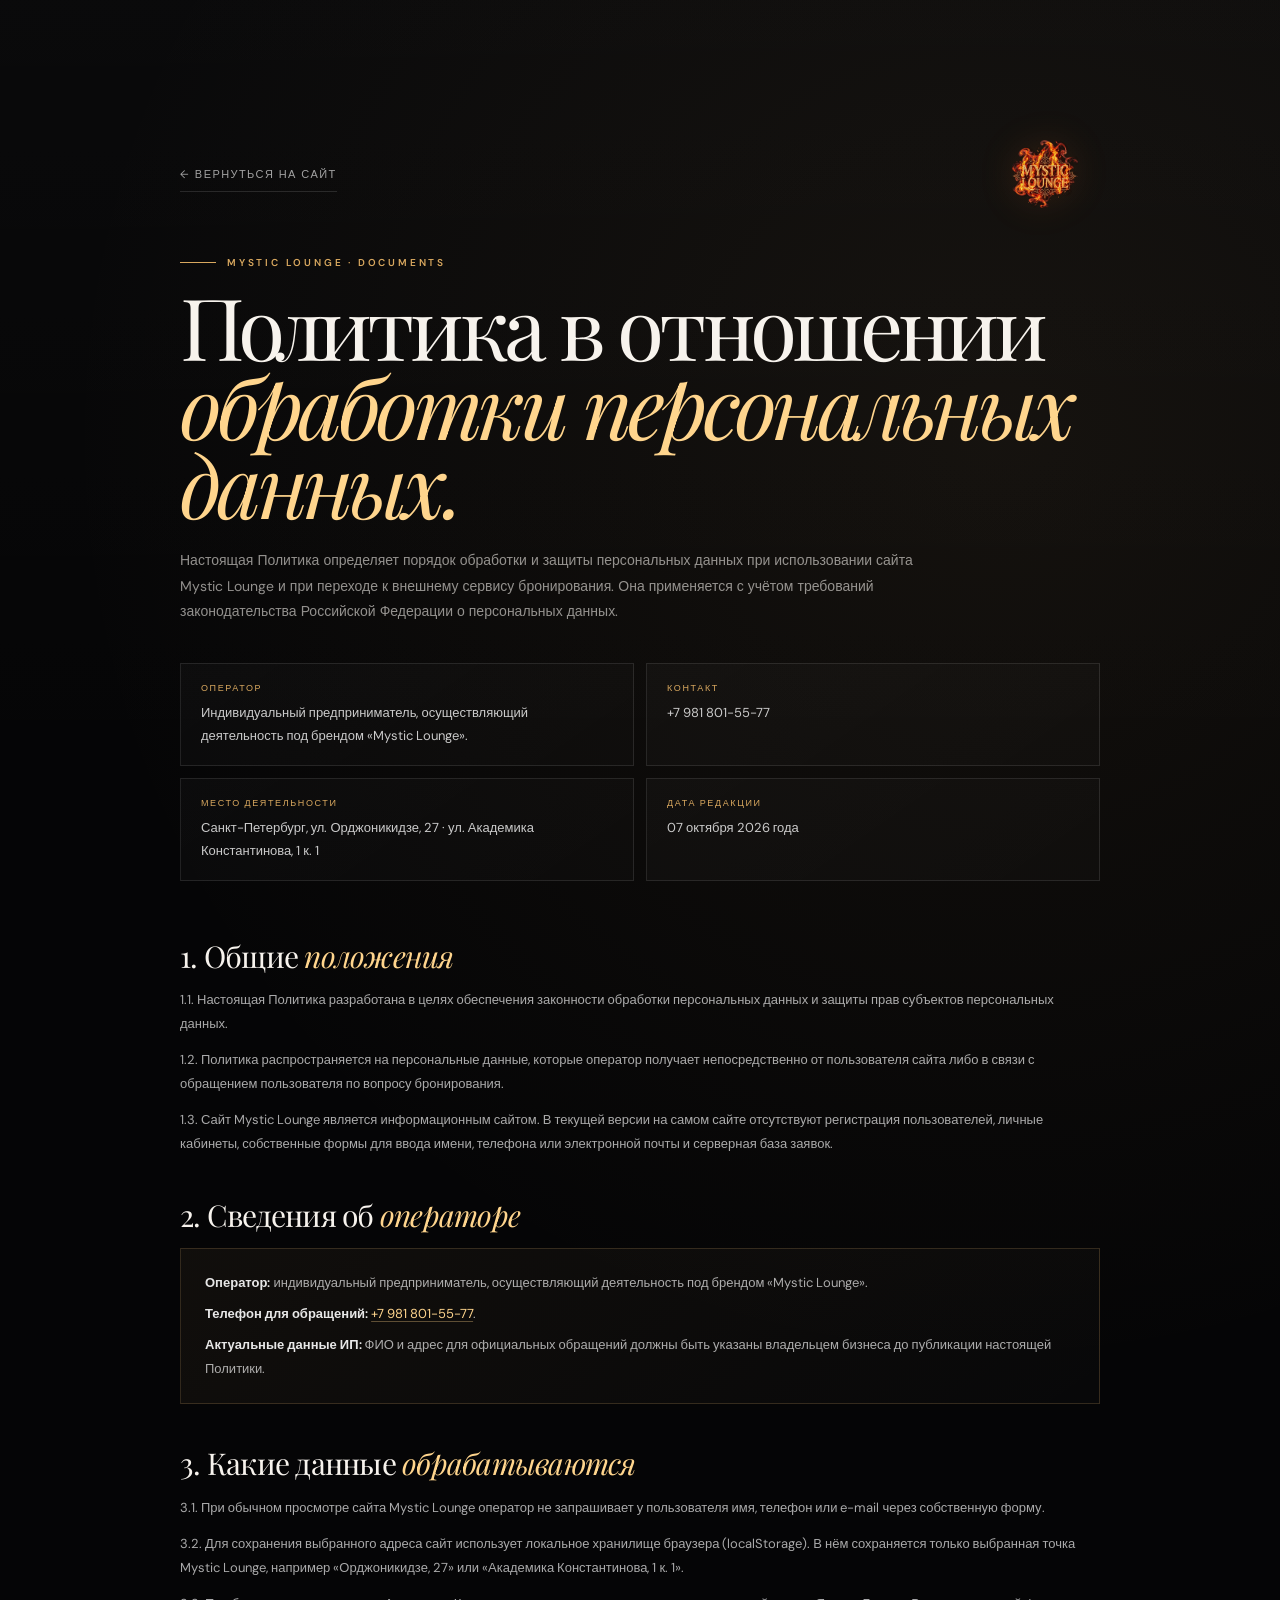
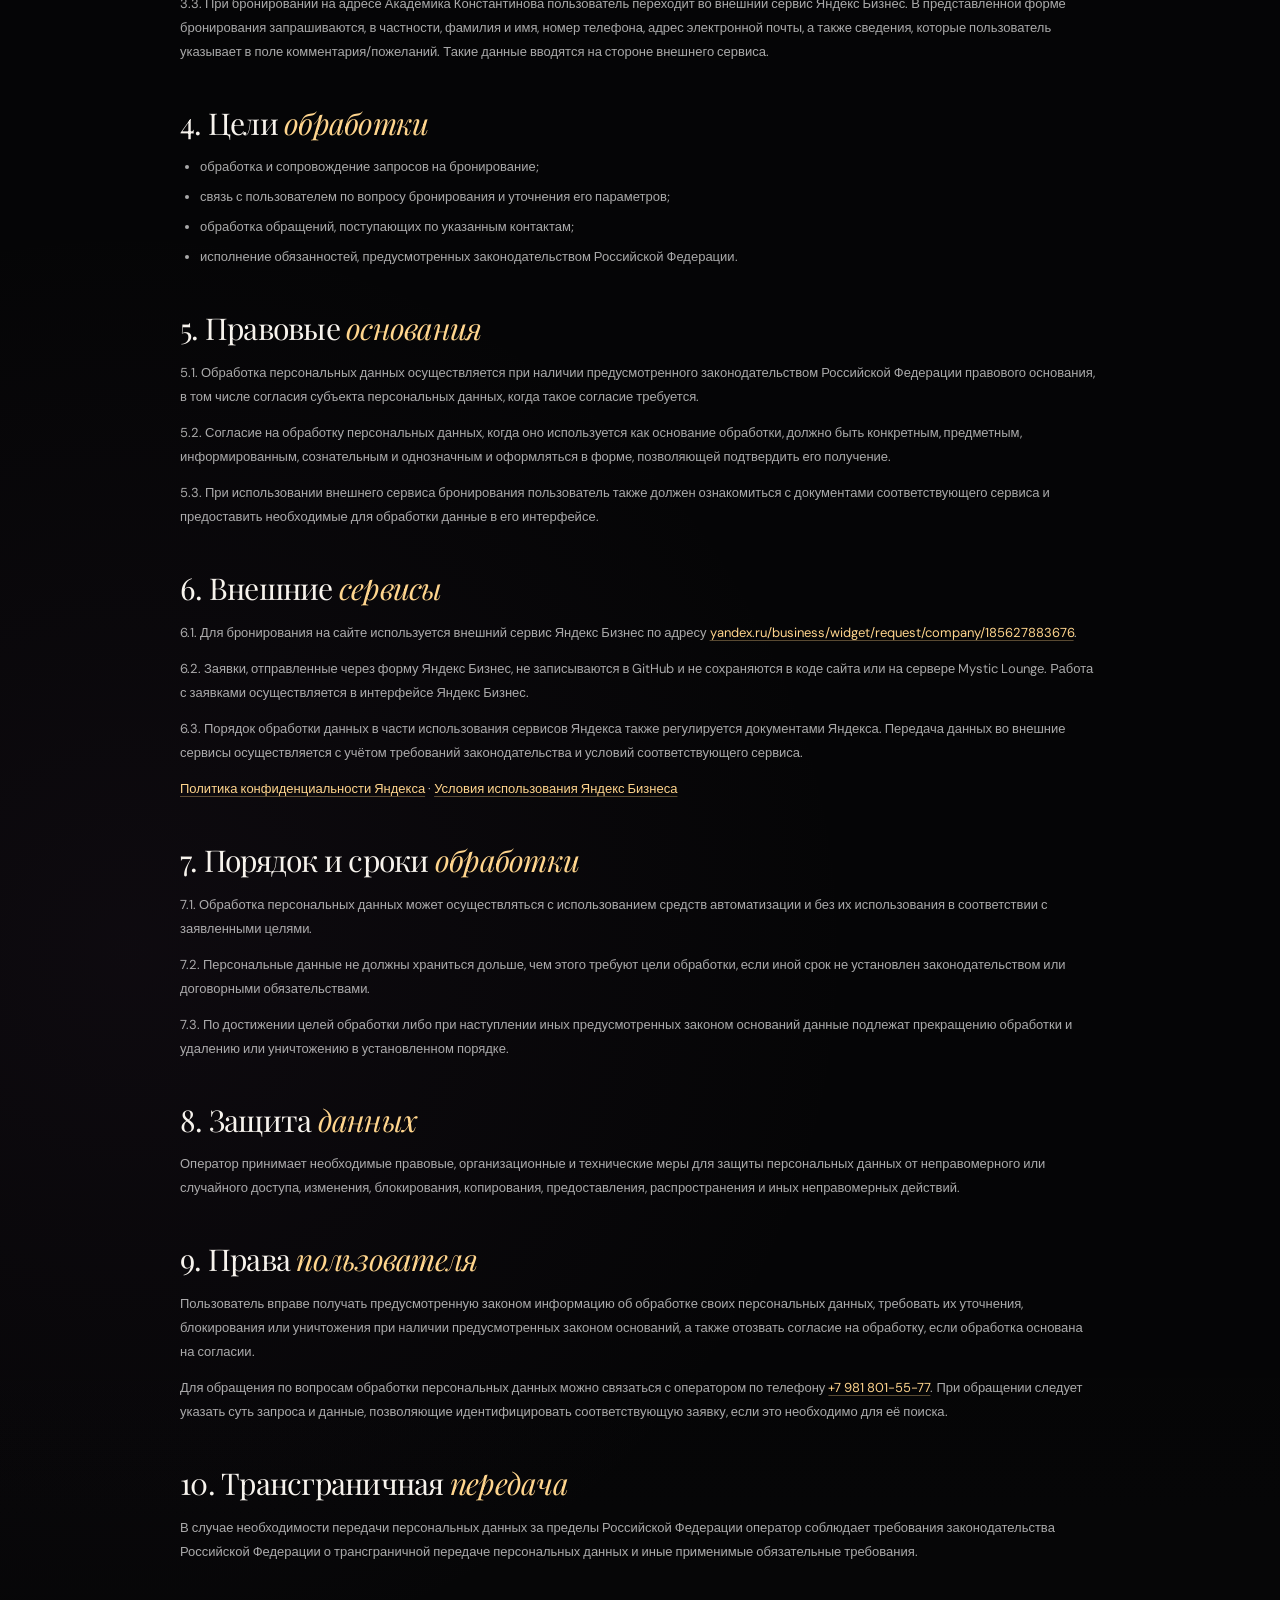
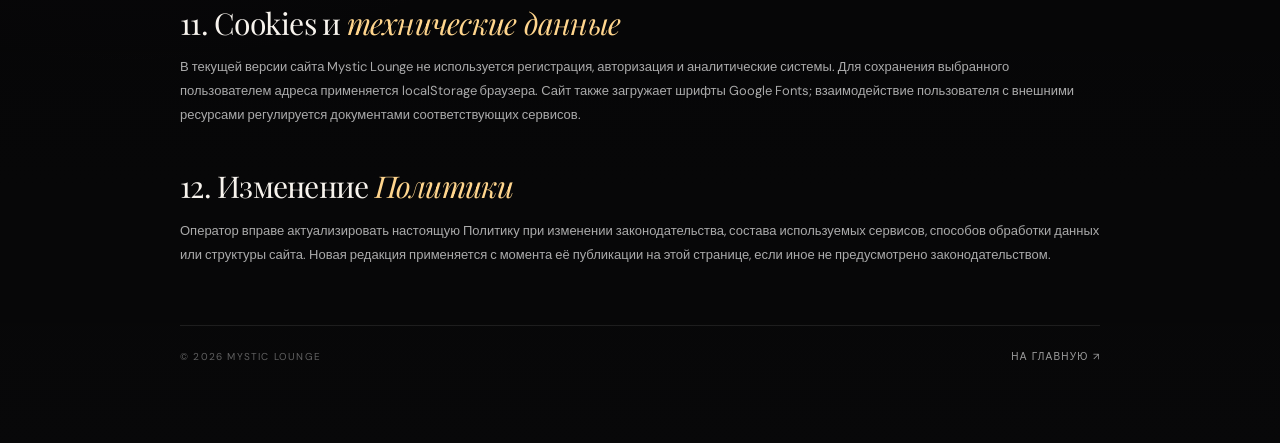
==== commit 1b9eae8e: "feat: обновление дизайна и оптимизация сайта" ====
--- a/privacy.html
+++ b/privacy.html
@@ -1,5 +1,5 @@
 <!DOCTYPE html>
-<html lang="ru">
+<html lang="ru" class="theme-obsidian">
 <head>
   <meta charset="UTF-8">
   <meta name="viewport" content="width=device-width, initial-scale=1.0">
@@ -10,7 +10,7 @@
   <link rel="preconnect" href="https://fonts.googleapis.com">
   <link rel="preconnect" href="https://fonts.gstatic.com" crossorigin>
   <link href="https://fonts.googleapis.com/css2?family=DM+Sans:wght@400;500;600&family=Playfair+Display:ital,wght@0,400;0,500;1,400;1,500&display=swap" rel="stylesheet">
-  <link rel="stylesheet" href="style.css">
+  <link rel="stylesheet" href="style.css?v=13">
 </head>
 <body class="legal-page-body">
   <main class="legal-page">
@@ -18,7 +18,7 @@
       <div class="legal-top">
         <a class="legal-back" href="index.html">← Вернуться на сайт</a>
         <a class="legal-brand" href="index.html" aria-label="Mystic Lounge">
-          <img src="images/logo-mystic.png" alt="Mystic Lounge">
+          <img src="images/logo-mystic.webp" alt="Mystic Lounge" width="360" height="375" decoding="async">
         </a>
       </div>
 
--- a/style.css
+++ b/style.css
@@ -23,24 +23,24 @@
 .location-choices{display:grid;grid-template-columns:1fr 1fr;gap:14px;margin-top:34px}.location-choice{position:relative;min-height:245px;padding:27px 28px;text-align:left;background:linear-gradient(145deg,rgba(255,255,255,.045),rgba(255,255,255,.012));border:1px solid rgba(255,255,255,.11);color:#fff;cursor:pointer;touch-action:manipulation;transition:.45s cubic-bezier(.22,1,.36,1)}.location-choice:before{content:"";position:absolute;inset:0;background:radial-gradient(circle at 75% 20%,rgba(215,170,106,.13),transparent 38%);opacity:0;transition:.4s;pointer-events:none}.location-choice:hover,.location-choice:focus-visible{transform:translateY(-5px);border-color:rgba(215,170,106,.5);outline:none;box-shadow:0 24px 65px rgba(0,0,0,.3)}.location-choice:hover:before,.location-choice:focus-visible:before{opacity:1}.choice-index{position:absolute;right:20px;top:19px;font-family:"Playfair Display",serif;color:rgba(255,255,255,.28);font-size:14px}.choice-city{display:block;font-size:9px;letter-spacing:.28em;color:var(--gold);margin-bottom:45px}.location-choice strong{display:block;font-family:"Playfair Display",serif;font-weight:400;font-size:clamp(24px,2.5vw,34px);line-height:1.05;max-width:100%}.location-choice small{display:block;margin-top:14px;color:rgba(255,255,255,.42);font-size:10px}.choice-cta{position:absolute;right:22px;bottom:20px;font-size:10px;color:rgba(255,255,255,.62)}.choice-cta b{font-weight:400;color:var(--gold);font-size:14px;margin-left:7px}.location-gate-note{margin-top:22px;font-size:9px;color:rgba(255,255,255,.28);letter-spacing:.08em}.location-gate-note span{color:var(--gold);margin-right:5px}
 
 /* hero */
-.hero{position:relative;min-height:100svh;display:flex;align-items:center;padding:140px 8vw 78px;overflow:hidden}.hero-bg{position:absolute;inset:-4%;background:url("images/hero-mystic-clean.png") center/cover no-repeat;transform:scale(1.05);animation:heroDrift 18s ease-in-out infinite alternate;transition:transform 1.1s cubic-bezier(.22,1,.36,1)}@keyframes heroDrift{from{background-position:52% 48%;transform:scale(1.05)}to{background-position:58% 52%;transform:scale(1.09)}}.hero-vignette{position:absolute;inset:0;background:linear-gradient(90deg,rgba(4,3,5,.94),rgba(4,3,5,.7) 38%,rgba(4,3,5,.15) 78%),linear-gradient(0deg,rgba(4,3,5,.78),transparent 38%,rgba(4,3,5,.2))}.hero-smoke{position:absolute;width:32vw;height:32vw;border-radius:50%;filter:blur(75px);opacity:.1;pointer-events:none}.smoke-one{right:9%;top:2%;background:#f0ded5;animation:smoke 10s ease-in-out infinite alternate}.smoke-two{right:32%;top:35%;background:#bd7d53;animation:smoke 13s ease-in-out infinite alternate-reverse}@keyframes smoke{to{transform:translate(35px,-25px) scale(1.18);opacity:.05}}
+.hero{position:relative;min-height:100svh;display:flex;align-items:center;padding:140px 8vw 78px;overflow:hidden}.hero-bg{position:absolute;inset:-4%;background:url("images/hero-mystic-clean.webp") center/cover no-repeat;transform:scale(1.05);animation:heroDrift 18s ease-in-out infinite alternate;transition:transform 1.1s cubic-bezier(.22,1,.36,1)}@keyframes heroDrift{from{background-position:52% 48%;transform:scale(1.05)}to{background-position:58% 52%;transform:scale(1.09)}}.hero-vignette{position:absolute;inset:0;background:linear-gradient(90deg,rgba(4,3,5,.94),rgba(4,3,5,.7) 38%,rgba(4,3,5,.15) 78%),linear-gradient(0deg,rgba(4,3,5,.78),transparent 38%,rgba(4,3,5,.2))}.hero-smoke{position:absolute;width:32vw;height:32vw;border-radius:50%;filter:blur(75px);opacity:.1;pointer-events:none}.smoke-one{right:9%;top:2%;background:#f0ded5;animation:smoke 10s ease-in-out infinite alternate}.smoke-two{right:32%;top:35%;background:#bd7d53;animation:smoke 13s ease-in-out infinite alternate-reverse}@keyframes smoke{to{transform:translate(35px,-25px) scale(1.18);opacity:.05}}
 .hero-content{position:relative;z-index:2;max-width:810px}.eyebrow{display:flex;align-items:center;gap:14px;margin-bottom:30px;color:var(--gold);font-size:10px;letter-spacing:.28em;font-weight:600}.eyebrow span{width:44px;height:1px;background:var(--gold)}.hero h1{font-family:"Playfair Display",serif;font-weight:400;font-size:clamp(56px,7vw,105px);line-height:.92;letter-spacing:-.055em}.hero h1 em{color:var(--gold2);font-style:italic}.hero-lead{max-width:520px;color:var(--muted);font-size:15px;line-height:1.75;margin-top:29px}.hero-location-chip{display:inline-flex;align-items:center;gap:9px;border:1px solid rgba(215,170,106,.25);background:rgba(215,170,106,.05);color:rgba(255,255,255,.73);border-radius:999px;padding:9px 13px;margin-top:19px;cursor:pointer;font-size:10px}.hero-location-chip small{color:var(--gold);margin-left:3px}.hero-actions{display:flex;gap:12px;margin-top:31px}.btn{display:inline-flex;align-items:center;justify-content:center;border-radius:999px;padding:16px 23px;font-size:12px;transition:.35s}.btn-gold{background:#e2b873;color:#17110a}.btn-gold:hover{transform:translateY(-3px);box-shadow:0 14px 36px rgba(215,170,106,.18)}.btn-ghost{border:1px solid rgba(255,255,255,.24);color:rgba(255,255,255,.84)}.btn-ghost:hover{background:rgba(255,255,255,.07)}.hero-facts{display:flex;margin-top:61px}.hero-facts div{display:flex;flex-direction:column;gap:7px;padding-right:28px;margin-right:28px;border-right:1px solid rgba(255,255,255,.16)}.hero-facts div:last-child{border:0}.hero-facts b{color:var(--gold);font-size:9px;letter-spacing:.16em}.hero-facts span{font-size:10px;color:rgba(255,255,255,.54)}.scroll-cue{position:absolute;left:8vw;bottom:30px;display:flex;align-items:center;gap:12px;color:rgba(255,255,255,.3);font-size:8px;letter-spacing:.3em}.scroll-cue span{width:48px;height:1px;background:rgba(255,255,255,.22)}
 
 .section{position:relative;padding:120px 8vw}.section-kicker span{color:var(--gold);letter-spacing:.08em}.section-intro{max-width:790px;margin-bottom:62px}.section-intro h2,.menu-heading h2,.locations-heading h2{font-family:"Playfair Display",serif;font-weight:400;font-size:clamp(50px,6.2vw,86px);line-height:.96;letter-spacing:-.05em}.section-intro h2 em,.menu-heading h2 em,.locations-heading h2 em{font-style:italic;color:var(--gold2)}.section-intro p{max-width:550px;margin-top:25px;color:var(--muted);font-size:14px;line-height:1.8}
-.atmosphere{background:radial-gradient(circle at 75% 18%,rgba(112,61,92,.13),transparent 28%),#09080b;padding-bottom:80px}.atmosphere-grid{display:grid;grid-template-columns:1.22fr 1fr 1fr;gap:12px}.atmo-card{position:relative;height:460px;overflow:hidden;border:1px solid var(--line);background:#111014;isolation:isolate}.atmo-card.large{height:535px}.atmo-card img{position:absolute;inset:0;width:100%;height:100%;object-fit:cover;filter:saturate(.74) contrast(1.03) brightness(.82);transition:transform .8s cubic-bezier(.22,1,.36,1),filter .6s}.atmo-card:hover img{transform:scale(1.075);filter:saturate(.92) brightness(.91)}.atmo-overlay{position:absolute;inset:0;background:linear-gradient(180deg,rgba(4,3,5,.12),rgba(4,3,5,.17) 42%,rgba(4,3,5,.92));z-index:1}.atmo-top{position:absolute;top:23px;left:26px;right:26px;display:flex;justify-content:space-between;z-index:2}.atmo-top span{font-family:"Playfair Display",serif;font-size:13px;color:rgba(255,255,255,.48)}.atmo-top i{font-style:normal;font-size:8px;letter-spacing:.27em;color:var(--gold)}.atmo-copy{position:absolute;left:26px;right:26px;bottom:25px;z-index:2}.atmo-copy h3{font-family:"Playfair Display",serif;font-size:clamp(35px,3.5vw,51px);font-weight:400;line-height:.95}.atmo-copy p{max-width:290px;margin-top:16px;color:rgba(255,255,255,.54);font-size:10px;line-height:1.7}.card-arrow{position:absolute;right:25px;bottom:26px;width:38px;height:38px;border:1px solid rgba(255,255,255,.27);border-radius:50%;display:grid;place-items:center;color:#fff;opacity:0;transform:translateY(6px);transition:.35s;z-index:3}.atmo-card:hover .card-arrow{opacity:1;transform:none}
+.atmosphere{background:radial-gradient(circle at 75% 18%,rgba(112,61,92,.13),transparent 28%),#09080b;padding-bottom:80px}.atmosphere-grid{display:grid;grid-template-columns:1.22fr 1fr 1fr;gap:12px}.atmo-card{position:relative;height:460px;overflow:hidden;border:1px solid var(--line);background:#111014;isolation:isolate}.atmo-card.large{height:535px}.atmo-card img{position:absolute;inset:0;width:100%;height:100%;object-fit:cover;filter:saturate(.74) contrast(1.03) brightness(.82);transition:transform .8s cubic-bezier(.22,1,.36,1),filter .6s}.atmo-card:hover img{transform:scale(1.075);filter:saturate(.92) brightness(.91)}.atmo-overlay{position:absolute;inset:0;background:linear-gradient(180deg,rgba(4,3,5,.12),rgba(4,3,5,.17) 42%,rgba(4,3,5,.92));z-index:1}.atmo-top{position:absolute;top:23px;left:26px;right:26px;display:flex;justify-content:space-between;z-index:2}.atmo-top span{font-family:"Playfair Display",serif;font-size:13px;color:rgba(255,255,255,.48)}.atmo-top i{font-style:normal;font-size:8px;letter-spacing:.27em;color:var(--gold)}.atmo-copy{position:absolute;left:26px;right:26px;bottom:25px;z-index:2}.atmo-copy h3{font-family:"Playfair Display",serif;font-size:clamp(35px,3.5vw,51px);font-weight:400;line-height:.95}.atmo-copy p{max-width:290px;margin-top:16px;color:rgba(255,255,255,.54);font-size:10px;line-height:1.7}.atmo-card:hover 
 .story{background:#0a090c;overflow:hidden;padding-top:96px;padding-bottom:105px}.story-orb{position:absolute;right:-190px;top:20px;width:620px;height:620px;border-radius:50%;background:radial-gradient(circle,rgba(215,170,106,.09),transparent 66%);filter:blur(20px)}.story-top{display:flex;justify-content:space-between;align-items:center;padding-bottom:26px;border-bottom:1px solid var(--line)}.open-badge{font-size:9px;letter-spacing:.22em;color:rgba(255,255,255,.35);display:flex;align-items:center;gap:8px}.open-badge i{width:6px;height:6px;border-radius:50%;background:var(--gold);box-shadow:0 0 13px var(--gold)}.story-main{display:grid;grid-template-columns:1.2fr .8fr;gap:9vw;padding:72px 0}.story-title small{color:var(--gold);font-size:9px;letter-spacing:.3em}.story-title h2{font-family:"Playfair Display",serif;font-size:clamp(62px,7.4vw,104px);font-weight:400;line-height:.91;letter-spacing:-.055em;margin-top:16px}.story-title h2 em{color:var(--gold2);font-style:italic}.story-text{align-self:end;max-width:420px;color:var(--muted);font-size:14px;line-height:1.8}.story-text p+p{margin-top:19px}.story-events{display:grid;grid-template-columns:repeat(3,1fr);border-top:1px solid var(--line);border-bottom:1px solid var(--line)}.story-event{position:relative;min-height:300px;padding:27px 29px;border-right:1px solid var(--line);transition:.4s}.story-event:last-child{border:0}.story-event:hover{background:rgba(215,170,106,.03)}.story-event>span{position:absolute;top:22px;right:24px;font-family:"Playfair Display",serif;color:rgba(255,255,255,.28)}.story-event>b{width:42px;height:42px;display:grid;place-items:center;border:1px solid rgba(215,170,106,.3);border-radius:50%;color:var(--gold);font-weight:400;margin-bottom:47px}.story-event small{display:block;color:var(--gold);font-size:8px;letter-spacing:.25em}.story-event h3{font-family:"Playfair Display",serif;font-weight:400;font-size:31px;line-height:.98;margin-top:12px}.story-event p{max-width:290px;margin-top:17px;color:rgba(255,255,255,.39);font-size:10px;line-height:1.7}
 .space-image img{width:100%;height:100%;object-fit:cover;filter:saturate(.72) brightness(.76);display:block;transition:transform 1.1s}.space-showcase:hover .space-image img{transform:scale(1.035)}.space-copy h2{font-family:"Playfair Display",serif;font-size:clamp(55px,6.6vw,90px);font-weight:400;line-height:.92;letter-spacing:-.055em;margin-top:20px}.space-copy h2 em{font-style:italic;color:var(--gold2)}.space-copy p{max-width:420px;color:var(--muted);font-size:13px;line-height:1.8;margin-top:25px}
-.quiet{min-height:720px;position:relative;display:flex;align-items:center;overflow:hidden}.quiet-image{position:absolute;inset:0;background:url("images/quiet-hour-clean.png") center/cover no-repeat;filter:saturate(.72)}.quiet-overlay{position:absolute;inset:0;background:linear-gradient(90deg,rgba(5,4,6,.94),rgba(5,4,6,.59) 48%,rgba(5,4,6,.15)),linear-gradient(0deg,rgba(5,4,6,.58),transparent 50%)}.quiet-content{position:relative;z-index:2;margin-left:8vw}.quiet-time{font-family:"Playfair Display",serif;font-size:clamp(23px,3vw,40px);margin-top:23px}.quiet-time i{font-style:normal;color:var(--gold);padding:0 9px}.quiet h2{font-family:"Playfair Display",serif;font-size:clamp(78px,10.5vw,145px);font-weight:400;line-height:.78;letter-spacing:-.06em;margin-top:26px}.quiet h2 em{font-style:italic;color:var(--gold2)}.quiet-content>p{margin-top:34px;color:rgba(255,255,255,.72);font-size:19px}.quiet-content>p strong{font-size:26px;color:var(--gold2);font-weight:500}.bonus-box{max-width:590px;margin-top:40px;padding-top:19px;border-top:1px solid rgba(255,255,255,.18)}.bonus-box>span{font-size:8px;letter-spacing:.26em;color:rgba(255,255,255,.36)}.bonus-box div{display:flex;gap:27px;flex-wrap:wrap;margin-top:15px}.bonus-box b{font-family:"Playfair Display",serif;font-weight:400;font-size:19px}
+.quiet{min-height:720px;position:relative;display:flex;align-items:center;overflow:hidden}.quiet-image{position:absolute;inset:0;background:url("images/quiet-hour-clean.webp") center/cover no-repeat;filter:saturate(.72)}.quiet-overlay{position:absolute;inset:0;background:linear-gradient(90deg,rgba(5,4,6,.94),rgba(5,4,6,.59) 48%,rgba(5,4,6,.15)),linear-gradient(0deg,rgba(5,4,6,.58),transparent 50%)}.quiet-content{position:relative;z-index:2;margin-left:8vw}.quiet-time{font-family:"Playfair Display",serif;font-size:clamp(23px,3vw,40px);margin-top:23px}.quiet-time i{font-style:normal;color:var(--gold);padding:0 9px}.quiet h2{font-family:"Playfair Display",serif;font-size:clamp(78px,10.5vw,145px);font-weight:400;line-height:.78;letter-spacing:-.06em;margin-top:26px}.quiet h2 em{font-style:italic;color:var(--gold2)}.quiet-content>p{margin-top:34px;color:rgba(255,255,255,.72);font-size:19px}.quiet-content>p strong{font-size:26px;color:var(--gold2);font-weight:500}.bonus-box{max-width:590px;margin-top:40px;padding-top:19px;border-top:1px solid rgba(255,255,255,.18)}.bonus-box>span{font-size:8px;letter-spacing:.26em;color:rgba(255,255,255,.36)}.bonus-box div{display:flex;gap:27px;flex-wrap:wrap;margin-top:15px}.bonus-box b{font-family:"Playfair Display",serif;font-weight:400;font-size:19px}
 .menu-section{background:#f1ede6;color:#181511}.menu-section .section-kicker{color:#6c512e}.menu-section .section-kicker span{color:#8b652d}.menu-heading{display:flex;justify-content:space-between;align-items:flex-end;gap:28px}.menu-heading p{color:rgba(24,21,17,.55);font-size:12px;line-height:1.7;margin-bottom:7px}.menu-tabs{display:flex;gap:7px;flex-wrap:wrap;margin:47px 0 28px}.menu-tabs button{border:1px solid rgba(24,21,17,.16);background:transparent;color:rgba(24,21,17,.65);padding:10px 15px;border-radius:999px;cursor:pointer;font-size:10px;transition:.25s}.menu-tabs button:hover,.menu-tabs button.active{background:#181511;color:#fff;border-color:#181511}.menu-grid{display:grid;grid-template-columns:repeat(4,1fr);gap:27px 14px}.food-card{cursor:pointer}.food-image{position:relative;height:260px;overflow:hidden;background:#ddd8d0}.food-image img{width:100%;height:100%;object-fit:cover;display:block;transition:transform .65s cubic-bezier(.22,1,.36,1)}.food-card:hover .food-image img{transform:scale(1.06)}.food-image>span{position:absolute;right:11px;bottom:11px;width:34px;height:34px;border-radius:50%;background:#fff;color:#181511;display:grid;place-items:center;opacity:0;transform:translateY(6px);transition:.3s}.food-card:hover .food-image>span{opacity:1;transform:none}.food-info{display:flex;justify-content:space-between;gap:12px;padding:12px 3px 0}.food-info h3{font-size:12px;font-weight:500;line-height:1.35}.food-info small{display:block;margin-top:4px;font-size:9px;color:rgba(24,21,17,.46)}.food-info strong{font-family:"Playfair Display",serif;font-weight:400;font-size:17px;white-space:nowrap}.food-card.hidden{display:none}
 .menu-konst-grid{display:grid;grid-template-columns:1fr 1fr;gap:38px 68px;margin-top:10px}.menu-konst-group{padding-bottom:5px}.menu-group-title{font-family:"Playfair Display",serif;font-weight:400;font-size:21px;padding-bottom:12px;border-bottom:1px solid rgba(24,21,17,.23)}.menu-group-title span{font-family:"DM Sans",sans-serif;color:rgba(24,21,17,.48);font-size:10px}.menu-konst-group ul{list-style:none}.menu-konst-group li{display:flex;justify-content:space-between;gap:18px;padding:11px 0;border-bottom:1px dashed rgba(24,21,17,.1);font-size:12px}.menu-konst-group li span{color:rgba(24,21,17,.78);line-height:1.35}.menu-konst-group li strong{font-family:"Playfair Display",serif;font-weight:400;font-size:15px;white-space:nowrap}.menu-konst-group.hidden{display:none}
 .locations{background:#09080b}.locations-heading{margin-bottom:59px}.locations-heading h2{margin-top:17px}.locations-grid{display:grid;grid-template-columns:1fr 1fr;gap:12px}.location-card{min-height:410px;padding:28px;border:1px solid var(--line);display:flex;flex-direction:column;justify-content:space-between;background:linear-gradient(145deg,rgba(255,255,255,.035),rgba(255,255,255,.008));transition:.4s}.location-card:hover,.location-card.active{border-color:rgba(215,170,106,.36);background:linear-gradient(145deg,rgba(215,170,106,.065),rgba(255,255,255,.01))}.location-top{display:flex;justify-content:space-between}.location-top span{font-family:"Playfair Display",serif;color:rgba(255,255,255,.32)}.location-top small{color:var(--gold);font-size:8px;letter-spacing:.23em}.location-card h3{font-family:"Playfair Display",serif;font-weight:400;font-size:clamp(42px,4.6vw,64px);line-height:.95;letter-spacing:-.045em}.location-card h3 em{font-style:italic;color:var(--gold2)}.location-card p{color:rgba(255,255,255,.43);font-size:11px;line-height:1.7}.location-card>a{padding-top:16px;border-top:1px solid var(--line);font-size:11px}.location-card>a span{float:right;color:var(--gold)}.hours-line{display:grid;grid-template-columns:1fr auto 1fr;align-items:center;gap:20px;margin-top:25px;padding:21px 0;border-top:1px solid var(--line);border-bottom:1px solid var(--line)}.hours-line span{font-size:8px;letter-spacing:.23em;color:rgba(255,255,255,.28)}.hours-line:last-child{text-align:right}.hours-line strong{font-family:"Playfair Display",serif;font-size:25px;font-weight:400;color:var(--gold2)}
-.final-cta{min-height:610px;position:relative;display:flex;align-items:center;overflow:hidden}.final-bg{position:absolute;inset:0;background:url("images/hero-lounge.jpg") center 62%/cover no-repeat;filter:saturate(.65) brightness(.82)}.final-overlay{position:absolute;inset:0;background:linear-gradient(90deg,rgba(5,4,6,.95),rgba(5,4,6,.46)),linear-gradient(0deg,rgba(5,4,6,.78),transparent 55%)}.final-content{position:relative;z-index:2;margin-left:8vw}.final-content h2{font-family:"Playfair Display",serif;font-size:clamp(68px,8.8vw,122px);line-height:.85;font-weight:400;letter-spacing:-.06em;margin-top:18px}.final-content h2 em{color:var(--gold2);font-style:italic}.final-content p{margin:26px 0 32px;color:var(--muted);font-size:13px}.footer{padding:48px 8vw 25px;background:#050508;border-top:1px solid var(--line)}.footer-main{display:grid;grid-template-columns:1fr auto 1fr;align-items:center;gap:25px}.footer-logo{width:125px;height:90px;display:block}.footer-logo img{width:100%;height:100%;object-fit:contain}.footer-links{display:flex;gap:28px}.footer-links a{font-size:10px;color:rgba(255,255,255,.45)}.footer-phone{text-align:right;font-family:"Playfair Display",serif;font-size:20px}.footer-bottom{display:flex;justify-content:space-between;gap:14px;flex-wrap:wrap;margin-top:38px;padding-top:17px;border-top:1px solid var(--line);font-size:7px;letter-spacing:.18em;color:rgba(255,255,255,.22)}
+.final-cta{min-height:610px;position:relative;display:flex;align-items:center;overflow:hidden}.final-bg{position:absolute;inset:0;background:#09080b;filter:saturate(.65) brightness(.82)}.final-overlay{position:absolute;inset:0;background:linear-gradient(90deg,rgba(5,4,6,.95),rgba(5,4,6,.46)),linear-gradient(0deg,rgba(5,4,6,.78),transparent 55%)}.final-content{position:relative;z-index:2;margin-left:8vw}.final-content h2{font-family:"Playfair Display",serif;font-size:clamp(68px,8.8vw,122px);line-height:.85;font-weight:400;letter-spacing:-.06em;margin-top:18px}.final-content h2 em{color:var(--gold2);font-style:italic}.final-content p{margin:26px 0 32px;color:var(--muted);font-size:13px}.footer{padding:48px 8vw 25px;background:#050508;border-top:1px solid var(--line)}.footer-main{display:grid;grid-template-columns:1fr auto 1fr;align-items:center;gap:25px}.footer-logo{width:125px;height:90px;display:block}.footer-logo img{width:100%;height:100%;object-fit:contain}.footer-links{display:flex;gap:28px}.footer-links a{font-size:10px;color:rgba(255,255,255,.45)}.footer-phone{text-align:right;font-family:"Playfair Display",serif;font-size:20px}.footer-bottom{display:flex;justify-content:space-between;gap:14px;flex-wrap:wrap;margin-top:38px;padding-top:17px;border-top:1px solid var(--line);font-size:7px;letter-spacing:.18em;color:rgba(255,255,255,.22)}
 .reveal{opacity:0;transform:translateY(22px);transition:opacity .75s ease,transform .75s cubic-bezier(.22,1,.36,1)}.reveal.visible{opacity:1;transform:none}
 .atmo-set,.menu-set{animation:setFade .4s ease}.atmo-set-konstantinova,.menu-set-konstantinova{display:none}@keyframes setFade{from{opacity:0;transform:translateY(10px)}to{opacity:1;transform:none}}html[data-location="ordzhonikidze"] .atmo-set-konstantinova,html[data-location="ordzhonikidze"] .menu-set-konstantinova{display:none!important}html[data-location="ordzhonikidze"] .atmo-set-ordzhonikidze,html[data-location="ordzhonikidze"] .menu-set-ordzhonikidze{display:block}html[data-location="konstantinova"] .atmo-set-ordzhonikidze,html[data-location="konstantinova"] .menu-set-ordzhonikidze{display:none!important}html[data-location="konstantinova"] .atmo-set-konstantinova,html[data-location="konstantinova"] .menu-set-konstantinova{display:block}
 
 @media(max-width:1050px){.desktop-nav{gap:22px}.selected-location{margin-left:16px;margin-right:12px}.menu-grid{grid-template-columns:repeat(3,1fr)}.atmosphere-grid{grid-template-columns:1fr 1fr}.atmo-card.large{grid-column:span 2}.menu-konst-grid{gap:30px}}
 @media(max-width:760px){
-.site-header{height:80px;padding:9px 18px}.brand{width:92px;height:64px}.desktop-nav,.selected-location,.header-book{display:none}.menu-toggle{margin-left:auto;display:flex;flex-direction:column;gap:6px;padding:10px;border:0;background:transparent;cursor:pointer}.menu-toggle span{width:24px;height:1px;background:#fff}.mobile-nav{position:fixed;inset:0;z-index:45;display:flex;flex-direction:column;align-items:center;justify-content:center;gap:21px;background:rgba(8,7,10,.98);opacity:0;pointer-events:none;transition:.35s}.mobile-nav.open{opacity:1;pointer-events:auto}.mobile-nav>a{font-family:"Playfair Display",serif;font-size:34px}.mobile-location{border:1px solid rgba(215,170,106,.45);background:transparent;color:#e8c383;border-radius:999px;padding:13px 23px;font-size:11px;cursor:pointer}.mobile-book{background:var(--gold);color:#17110a;border-radius:999px;padding:14px 23px;font-size:11px}.hero{padding:112px 20px 48px;align-items:flex-end}.hero-vignette{background:linear-gradient(0deg,rgba(4,3,5,.97),rgba(4,3,5,.63) 48%,rgba(4,3,5,.3))}.hero-bg{background-position:67% center}.hero h1{font-size:clamp(47px,13.5vw,74px)}.hero-lead{font-size:12px;margin-top:23px}.hero-actions{gap:8px;margin-top:26px}.btn{padding:14px 18px;font-size:10px}.hero-facts{margin-top:40px}.hero-facts div{padding-right:12px;margin-right:12px}.hero-facts span{font-size:8px}.scroll-cue{display:none}.section{padding:84px 20px}.section-intro{margin-bottom:42px}.section-intro h2,.menu-heading h2,.locations-heading h2{font-size:clamp(46px,13.5vw,68px)}.atmosphere{padding-bottom:65px}.atmosphere-grid{grid-template-columns:1fr}.atmo-card,.atmo-card.large{height:390px;grid-column:auto}.card-arrow{opacity:1;transform:none}.story{padding-top:70px;padding-bottom:82px}.story-top{align-items:flex-start}.open-badge{display:none}.story-main{grid-template-columns:1fr;gap:32px;padding:57px 0}.story-title h2{font-size:clamp(54px,14.5vw,78px)}.story-events{grid-template-columns:1fr}.story-event{min-height:255px;border-right:0;border-bottom:1px solid var(--line)}.story-event:last-child{border-bottom:0}.space-copy h2{font-size:clamp(51px,14vw,72px)}.quiet{min-height:660px}.quiet-content{margin:0 20px}.quiet h2{font-size:clamp(72px,19vw,116px)}.bonus-box div{gap:16px}.bonus-box b{font-size:17px}.menu-heading{display:block}.menu-heading p{margin-top:17px}.menu-tabs{margin:34px 0 24px;flex-wrap:nowrap;overflow-x:auto;padding-bottom:3px}.menu-tabs button{white-space:nowrap}.menu-grid{grid-template-columns:1fr 1fr;gap:23px 10px}.food-image{height:205px}.food-info{display:block}.food-info strong{display:block;margin-top:7px}.menu-konst-grid{grid-template-columns:1fr;gap:28px}.location-gate-panel{padding:30px 20px 24px}.gate-brand{position:relative;right:auto;top:auto;width:84px;height:78px;margin-left:auto;margin-bottom:-4px}.location-gate-panel h2{font-size:clamp(43px,12vw,62px);margin-top:6px}.location-gate-lead{font-size:12px;margin-top:17px}.location-choices{grid-template-columns:1fr;gap:10px;margin-top:24px}.location-choice{min-height:166px;padding:20px}.choice-city{margin-bottom:30px}.location-choice strong{font-size:21px;line-height:1.08}.location-choice small{margin-top:10px}.choice-cta{right:17px;bottom:17px}.locations-grid{grid-template-columns:1fr}.location-card{min-height:345px}.location-card h3{font-size:clamp(31px,8vw,48px)}.hours-line{grid-template-columns:1fr;gap:9px}.hours-line strong{font-size:23px}.final-cta{min-height:560px}.final-content{margin:0 20px}.final-content h2{font-size:clamp(62px,17.5vw,100px)}.footer{padding:42px 20px 24px}.footer-main{grid-template-columns:1fr;gap:22px}.footer-phone{text-align:left}.footer-logo{width:105px;height:75px}}
+.site-header{height:80px;padding:9px 18px}.brand{width:92px;height:64px}.desktop-nav,.selected-location,.header-book{display:none}.menu-toggle{margin-left:auto;display:flex;flex-direction:column;gap:6px;padding:10px;border:0;background:transparent;cursor:pointer}.menu-toggle span{width:24px;height:1px;background:#fff}.mobile-nav{position:fixed;inset:0;z-index:45;display:flex;flex-direction:column;align-items:center;justify-content:center;gap:21px;background:rgba(8,7,10,.98);opacity:0;pointer-events:none;transition:.35s}.mobile-nav.open{opacity:1;pointer-events:auto}.mobile-nav>a{font-family:"Playfair Display",serif;font-size:34px}.mobile-location{border:1px solid rgba(215,170,106,.45);background:transparent;color:#e8c383;border-radius:999px;padding:13px 23px;font-size:11px;cursor:pointer}.mobile-book{background:var(--gold);color:#17110a;border-radius:999px;padding:14px 23px;font-size:11px}.hero{padding:112px 20px 48px;align-items:flex-end}.hero-vignette{background:linear-gradient(0deg,rgba(4,3,5,.97),rgba(4,3,5,.63) 48%,rgba(4,3,5,.3))}.hero-bg{background-position:67% center}.hero h1{font-size:clamp(47px,13.5vw,74px)}.hero-lead{font-size:12px;margin-top:23px}.hero-actions{gap:8px;margin-top:26px}.btn{padding:14px 18px;font-size:10px}.hero-facts{margin-top:40px}.hero-facts div{padding-right:12px;margin-right:12px}.hero-facts span{font-size:8px}.scroll-cue{display:none}.section{padding:84px 20px}.section-intro{margin-bottom:42px}.section-intro h2,.menu-heading h2,.locations-heading h2{font-size:clamp(46px,13.5vw,68px)}.atmosphere{padding-bottom:65px}.atmosphere-grid{grid-template-columns:1fr}.atmo-card,.atmo-card.large{height:390px;grid-column:auto}.story{padding-top:70px;padding-bottom:82px}.story-top{align-items:flex-start}.open-badge{display:none}.story-main{grid-template-columns:1fr;gap:32px;padding:57px 0}.story-title h2{font-size:clamp(54px,14.5vw,78px)}.story-events{grid-template-columns:1fr}.story-event{min-height:255px;border-right:0;border-bottom:1px solid var(--line)}.story-event:last-child{border-bottom:0}.space-copy h2{font-size:clamp(51px,14vw,72px)}.quiet{min-height:660px}.quiet-content{margin:0 20px}.quiet h2{font-size:clamp(72px,19vw,116px)}.bonus-box div{gap:16px}.bonus-box b{font-size:17px}.menu-heading{display:block}.menu-heading p{margin-top:17px}.menu-tabs{margin:34px 0 24px;flex-wrap:nowrap;overflow-x:auto;padding-bottom:3px}.menu-tabs button{white-space:nowrap}.menu-grid{grid-template-columns:1fr 1fr;gap:23px 10px}.food-image{height:205px}.food-info{display:block}.food-info strong{display:block;margin-top:7px}.menu-konst-grid{grid-template-columns:1fr;gap:28px}.location-gate-panel{padding:30px 20px 24px}.gate-brand{position:relative;right:auto;top:auto;width:84px;height:78px;margin-left:auto;margin-bottom:-4px}.location-gate-panel h2{font-size:clamp(43px,12vw,62px);margin-top:6px}.location-gate-lead{font-size:12px;margin-top:17px}.location-choices{grid-template-columns:1fr;gap:10px;margin-top:24px}.location-choice{min-height:166px;padding:20px}.choice-city{margin-bottom:30px}.location-choice strong{font-size:21px;line-height:1.08}.location-choice small{margin-top:10px}.choice-cta{right:17px;bottom:17px}.locations-grid{grid-template-columns:1fr}.location-card{min-height:345px}.location-card h3{font-size:clamp(31px,8vw,48px)}.hours-line{grid-template-columns:1fr;gap:9px}.hours-line strong{font-size:23px}.final-cta{min-height:560px}.final-content{margin:0 20px}.final-content h2{font-size:clamp(62px,17.5vw,100px)}.footer{padding:42px 20px 24px}.footer-main{grid-template-columns:1fr;gap:22px}.footer-phone{text-align:left}.footer-logo{width:105px;height:75px}}
 @media(max-width:430px){.menu-grid{grid-template-columns:1fr}.food-image{height:285px}.hero h1{font-size:49px}.hero-facts div:nth-child(3){display:none}}
 @media(prefers-reduced-motion:reduce){*,*::before,*::after{scroll-behavior:auto!important;animation:none!important;transition:none!important}.reveal{opacity:1!important;transform:none!important}}
 
@@ -103,7 +103,7 @@
 .konst-menu-shell:before{
   content:"";
   position:absolute;inset:0;
-  background:url("images/hero-mystic-clean.png") right center/cover no-repeat;
+  background:url("images/hero-mystic-clean.webp") right center/cover no-repeat;
   opacity:.11;
   filter:saturate(.45);
   pointer-events:none;
@@ -202,8 +202,8 @@
 html[data-location="konstantinova"] .promo-set-konstantinova{display:block!important}
 
 .quiet{min-height:760px;position:relative;isolation:isolate}
-.quiet-image{background-image:url("images/quiet-hour-clean.png");background-position:center center;transform:scale(1.015);filter:saturate(.76) brightness(.78);animation:promoDrift 18s ease-in-out infinite alternate}
-html[data-location="konstantinova"] .quiet-image{background-image:url("images/konst-view.jpg")}
+.quiet-image{background-image:url("images/quiet-hour-clean.webp");background-position:center center;transform:scale(1.015);filter:saturate(.76) brightness(.78);animation:promoDrift 18s ease-in-out infinite alternate}
+html[data-location="konstantinova"] .quiet-image{background-image:url("images/konst-view.webp")}
 @keyframes promoDrift{from{transform:scale(1.015)}to{transform:scale(1.055)}}
 .quiet-overlay{background:
   linear-gradient(90deg,rgba(5,4,6,.92),rgba(5,4,6,.62) 46%,rgba(5,4,6,.16) 84%),
@@ -229,8 +229,8 @@
 .promo-note b{font-size:18px;border:0;padding:0}
 
 .final-cta{min-height:650px;position:relative;isolation:isolate;}
-.final-bg{background-image:url("images/hero-mystic-clean.png");background-position:center 48%;transform:scale(1.03);filter:saturate(.74) brightness(.72);animation:finalDrift 20s ease-in-out infinite alternate}
-html[data-location="konstantinova"] .final-bg{background-image:url("images/konst-view.jpg");background-position:center center}
+.final-bg{background-image:url("images/hero-mystic-clean.webp");background-position:center 48%;transform:scale(1.03);filter:saturate(.74) brightness(.72);animation:finalDrift 20s ease-in-out infinite alternate}
+html[data-location="konstantinova"] .final-bg{background-image:url("images/konst-view.webp");background-position:center center}
 @keyframes finalDrift{from{transform:scale(1.03)}to{transform:scale(1.065)}}
 .final-overlay{background:linear-gradient(90deg,rgba(4,3,5,.88),rgba(4,3,5,.56) 50%,rgba(4,3,5,.18) 88%),linear-gradient(0deg,rgba(4,3,5,.68),transparent 55%)}
 .final-content{position:relative;z-index:2;max-width:780px;margin-left:8vw}
@@ -317,7 +317,7 @@
   transition:opacity .28s ease,transform .45s cubic-bezier(.22,1,.36,1),border-color .35s ease,background .35s ease,box-shadow .45s ease;
 }
 .konst-menu-card:hover{transform:translateY(-3px);border-color:rgba(215,170,106,.34);background:linear-gradient(145deg,rgba(215,170,106,.045),rgba(255,255,255,.012));box-shadow:0 18px 50px rgba(0,0,0,.22);}
-.konst-menu-card.filter-hidden{opacity:0;transform:translateY(12px) scale(.985);pointer-events:none;}
+
 .konst-menu-card[hidden]{display:none!important;}
 .konst-card-head{min-height:85px;}
 .konst-card-head h4{font-size:30px;}
@@ -399,3 +399,54 @@
   .legal-note{font-size:10px;padding:16px 17px;}
   .legal-footer{flex-direction:column;align-items:flex-start;gap:10px;}
 }
+
+
+/* ===== PERFORMANCE + MICRO INTERACTIONS v10 ===== */
+.scroll-progress{position:fixed;left:0;top:0;width:100%;height:2px;z-index:300;pointer-events:none;background:linear-gradient(90deg,var(--gold),var(--gold2));transform:scaleX(0);transform-origin:left center;will-change:transform;box-shadow:0 0 14px rgba(215,170,106,.22)}
+.location-card,.story-event,.konst-menu-card{transform:translateZ(0)}
+@media (hover:hover) and (pointer:fine){
+  .location-card:hover{transform:translateY(-4px);box-shadow:0 22px 55px rgba(0,0,0,.2)}
+  .konst-menu-card{transition:transform .35s cubic-bezier(.22,1,.36,1),border-color .35s,background .35s}
+  .konst-menu-card:hover{transform:translateY(-3px);border-color:rgba(215,170,106,.28)}
+  .btn,.map-action,.phone-action{will-change:transform}
+}
+.atmo-card img{backface-visibility:hidden}
+@media (pointer:coarse){.cursor-glow{display:none!important}}
+@media (max-width:760px){
+  .noise{display:none}
+  .hero-smoke{animation:none;opacity:.055;filter:blur(58px)}
+}
+
+/* ===== THEME: OBSIDIAN GLASS ===== */
+.theme-obsidian{--bg:#050506;--bg2:#0a0a0d;--panel:#101015;--text:#f7f3ed;--muted:rgba(247,243,237,.58);--gold:#d9a85f;--gold2:#ffd58d;--line:rgba(255,255,255,.12)}
+.theme-obsidian body{background:radial-gradient(circle at 80% 5%,rgba(218,168,95,.07),transparent 24%),#050506}
+.theme-obsidian .site-header{position:fixed;top:14px;left:2vw;width:96vw;height:74px;padding:10px 18px;border:1px solid rgba(255,255,255,.09);border-radius:22px;background:rgba(7,7,9,.68);backdrop-filter:blur(20px) saturate(1.2);box-shadow:0 18px 55px rgba(0,0,0,.28)}
+.theme-obsidian .brand{width:88px;height:58px}.theme-obsidian .desktop-nav{gap:28px}.theme-obsidian .header-book{background:linear-gradient(135deg,#f0c77d,#bd8545);color:#150f08;border:0}
+.theme-obsidian .hero{padding:160px 8vw 80px;min-height:100svh}.theme-obsidian .hero-bg{filter:saturate(.72) brightness(.62) contrast(1.05)}
+.theme-obsidian .hero-vignette{background:linear-gradient(90deg,rgba(4,4,5,.94),rgba(4,4,5,.62) 48%,rgba(4,4,5,.28)),linear-gradient(0deg,#050506 0%,transparent 34%)}
+.theme-obsidian .hero-content{max-width:940px}.theme-obsidian .hero h1{font-size:clamp(64px,8vw,122px);max-width:900px}.theme-obsidian .hero-lead{font-size:16px}
+.theme-obsidian .hero-hours{border:1px solid rgba(255,255,255,.10);border-radius:20px;background:rgba(255,255,255,.035);backdrop-filter:blur(14px);padding:18px 20px}
+.theme-obsidian .section{padding:110px 7vw}.theme-obsidian .atmosphere{background:#070709}.theme-obsidian .atmosphere-grid{gap:18px}.theme-obsidian .atmo-card{border-radius:24px;border-color:rgba(255,255,255,.08);box-shadow:0 22px 60px rgba(0,0,0,.18)}
+.theme-obsidian .atmo-card img{transition:transform .65s cubic-bezier(.22,1,.36,1),filter .4s}.theme-obsidian .atmo-card:hover{border-color:rgba(217,168,95,.38)}
+.theme-obsidian .story{background:linear-gradient(180deg,#070709,#0a0809)}.theme-obsidian .story-events{gap:14px;border:0}.theme-obsidian .story-event{border:1px solid rgba(255,255,255,.08)!important;border-radius:22px;background:rgba(255,255,255,.025)}
+.theme-obsidian .quiet{margin:0 2vw;border-radius:28px;min-height:680px}.theme-obsidian .quiet-overlay{background:linear-gradient(90deg,rgba(5,4,6,.94),rgba(5,4,6,.52) 55%,rgba(5,4,6,.12))}
+.theme-obsidian .menu-section{background:#070709;color:var(--text)}.theme-obsidian .konst-menu-shell{border-radius:28px;background:radial-gradient(circle at 88% 8%,rgba(217,168,95,.12),transparent 24%),#0a0a0d;border-color:rgba(255,255,255,.08)}
+.theme-obsidian .menu-tabs button,.theme-obsidian .konst-tabs button{border-radius:999px;background:rgba(255,255,255,.035);border:1px solid rgba(255,255,255,.08);color:rgba(255,255,255,.6)}
+.theme-obsidian .menu-tabs button.active,.theme-obsidian .konst-tabs button.active{background:var(--gold2);color:#14100b;border-color:transparent;box-shadow:0 8px 30px rgba(217,168,95,.14)}
+.theme-obsidian .konst-menu-card{border-radius:20px;background:linear-gradient(145deg,rgba(255,255,255,.04),rgba(255,255,255,.018));border-color:rgba(255,255,255,.08)}
+.theme-obsidian .locations{background:#060607}.theme-obsidian .location-card{border-radius:24px;background:rgba(255,255,255,.025);border-color:rgba(255,255,255,.09)}
+.theme-obsidian .final-cta{margin:0 2vw 2vw;border-radius:28px;overflow:hidden}
+.theme-obsidian .footer{border-top:0;padding-top:36px}
+.theme-obsidian .filter-pop{animation:filterPop .22s ease-out both}@keyframes filterPop{from{opacity:.25;transform:translateY(7px) scale(.99)}to{opacity:1;transform:none}}
+@media(max-width:760px){.theme-obsidian .site-header{top:8px;left:3vw;width:94vw;border-radius:18px}.theme-obsidian .hero{padding-top:128px}.theme-obsidian .quiet,.theme-obsidian .final-cta{margin-left:0;margin-right:0;border-radius:0}.theme-obsidian .atmo-card{border-radius:18px}}
+
+
+/* ===== FINAL v13: menu readability + non-clickable photo cards ===== */
+.konst-menu-card li{font-size:13px;}
+.konst-menu-card li span{line-height:1.45;}
+.konst-menu-card li span small{font-size:10px;}
+.atmo-card{cursor:default;}
+@media (max-width:760px){
+  .konst-menu-card li{font-size:12px;}
+  .konst-menu-card li span small{font-size:9.5px;}
+}
